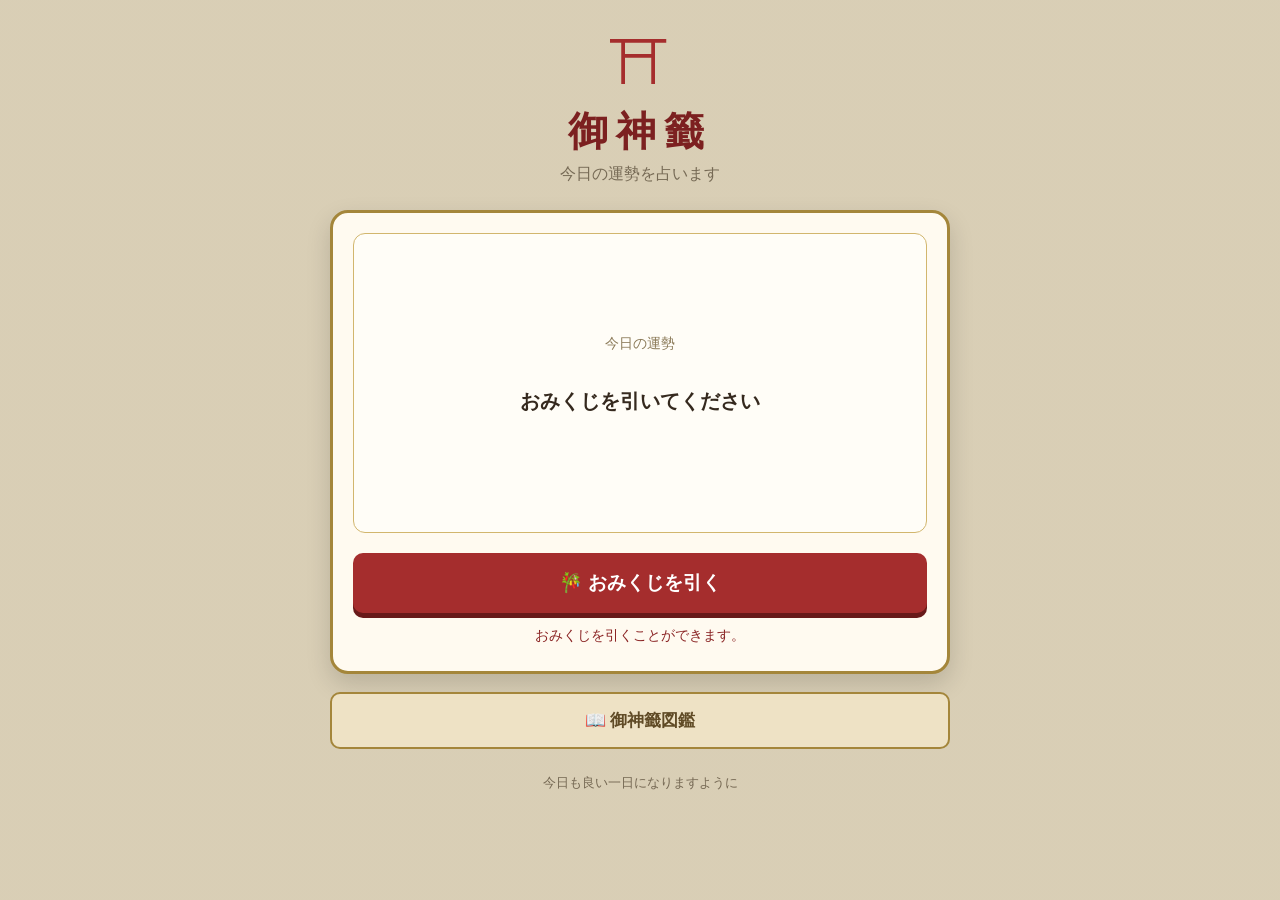
==== omikuji/index.html @ 812e6aa8 "御神籤" ====
<!DOCTYPE html>
<html lang="ja">
<head>
    <meta charset="UTF-8">
    <meta name="viewport" content="width=device-width, initial-scale=1.0">
    <title>御神籤</title>
    <link rel="stylesheet" href="style.css">
</head>

<body>

<div class="app">

    <header>
        <div class="torii">⛩</div>
        <h1>御神籤</h1>
        <p>今日の運勢を占います</p>
    </header>

    <section class="omikuji-card">

        <div id="result" class="result">

            <div class="result-label">
                今日の運勢
            </div>

            <div id="fortune">
                
            </div>

            <div id="quote">
                おみくじを引いてください
            </div>

            <div id="author"></div>

        </div>

        <button id="drawButton">
            🎋 おみくじを引く
        </button>

        <div id="cooldown"></div>

    </section>

    <button id="bookButton" class="book-button">
        📖 御神籤図鑑
    </button>

    <section id="book" class="book hidden">

        <h2>御神籤図鑑</h2>

        <p>
            <span id="count">0</span> / 42 種類発見
        </p>

        <div id="bookGrid"></div>

    </section>

    <p class="footer">
        今日も良い一日になりますように
    </p>

</div>

<script src="script.js"></script>

</body>
</html>
---- omikuji/style.css ----
* {
    box-sizing: border-box;
}

body {
    margin: 0;
    min-height: 100vh;

    background:
        linear-gradient(
            rgba(75, 60, 35, 0.1),
            rgba(75, 60, 35, 0.1)
        ),
        #e9dfc6;

    color: #35291e;

    font-family:
        "Yu Mincho",
        "Hiragino Mincho ProN",
        serif;
}

.app {
    width: min(92%, 620px);
    margin: auto;
    padding: 30px 0 50px;
}

header {
    text-align: center;
    margin-bottom: 25px;
}

.torii {
    font-size: 60px;
    color: #a52d2d;
}

h1 {
    margin: 5px 0;
    color: #7c2020;
    font-size: 40px;
    letter-spacing: 8px;
}

header p {
    margin: 0;
    color: #766a55;
}

.omikuji-card {
    background: #fffaf0;

    border: 3px solid #a4863b;
    border-radius: 18px;

    padding: 20px;

    box-shadow:
        0 10px 25px rgba(0,0,0,.15);
}

.result {
    min-height: 300px;

    background: #fffdf7;

    border: 1px solid #d2b66d;
    border-radius: 12px;

    display: flex;
    flex-direction: column;
    align-items: center;
    justify-content: center;

    text-align: center;

    padding: 25px;
}

.result-label {
    color: #8a7957;
    font-size: 14px;
}

#fortune {
    margin: 15px 0;

    font-size: 52px;
    font-weight: bold;

    color: #a52d2d;
}

#quote {
    max-width: 480px;

    font-size: 20px;
    font-weight: bold;

    line-height: 1.8;
}

#author {
    margin-top: 12px;

    font-size: 14px;

    color: #756853;
}

#drawButton {
    width: 100%;

    margin-top: 20px;
    padding: 17px;

    border: 0;
    border-radius: 10px;

    background: #a52d2d;
    color: white;

    font-family: inherit;
    font-size: 19px;
    font-weight: bold;

    cursor: pointer;

    box-shadow: 0 5px #681919;
}

#drawButton:hover {
    background: #bb3636;
}

#drawButton:active {
    transform: translateY(5px);
    box-shadow: none;
}

#drawButton:disabled {
    background: #888;
    box-shadow: none;
    cursor: not-allowed;
}

#cooldown {
    min-height: 24px;

    margin-top: 14px;

    text-align: center;

    color: #8b2525;

    font-size: 14px;
}

.book-button {
    width: 100%;

    margin-top: 18px;
    padding: 15px;

    border: 2px solid #a4863b;
    border-radius: 10px;

    background: #eee2c5;

    color: #604b26;

    font-family: inherit;
    font-size: 17px;
    font-weight: bold;

    cursor: pointer;
}

.book {
    margin-top: 20px;

    padding: 20px;

    background: #fffaf0;

    border: 2px solid #a4863b;
    border-radius: 15px;
}

.hidden {
    display: none;
}

.book h2 {
    margin: 0;

    text-align: center;

    color: #7c2020;
}

.book > p {
    text-align: center;
    color: #756853;
}

#count {
    color: #a52d2d;
    font-weight: bold;
}

#bookGrid {
    display: grid;

    grid-template-columns:
        repeat(3, 1fr);

    gap: 10px;
}

.book-item {
    min-height: 100px;

    border: 1px solid #cdbb87;
    border-radius: 10px;

    background: #f7eed9;

    display: flex;
    flex-direction: column;

    justify-content: center;
    align-items: center;

    text-align: center;
}

.book-item.open {
    background: #fffdf7;
    border: 2px solid #b18c3e;
}

.book-number {
    font-size: 11px;
    color: #998b72;
}

.book-fortune {
    margin: 6px 0;

    font-size: 17px;
    font-weight: bold;

    color: #a52d2d;
}

.lock {
    font-size: 30px;
    color: #aaa08d;
}

.footer {
    margin-top: 25px;

    text-align: center;

    color: #756853;

    font-size: 13px;
}

@media (max-width: 500px) {

    .app {
        padding-top: 20px;
    }

    h1 {
        font-size: 32px;
        letter-spacing: 5px;
    }

    .torii {
        font-size: 50px;
    }

    #fortune {
        font-size: 43px;
    }

    #quote {
        font-size: 18px;
    }

    #bookGrid {
        grid-template-columns:
            repeat(2, 1fr);
    }
}
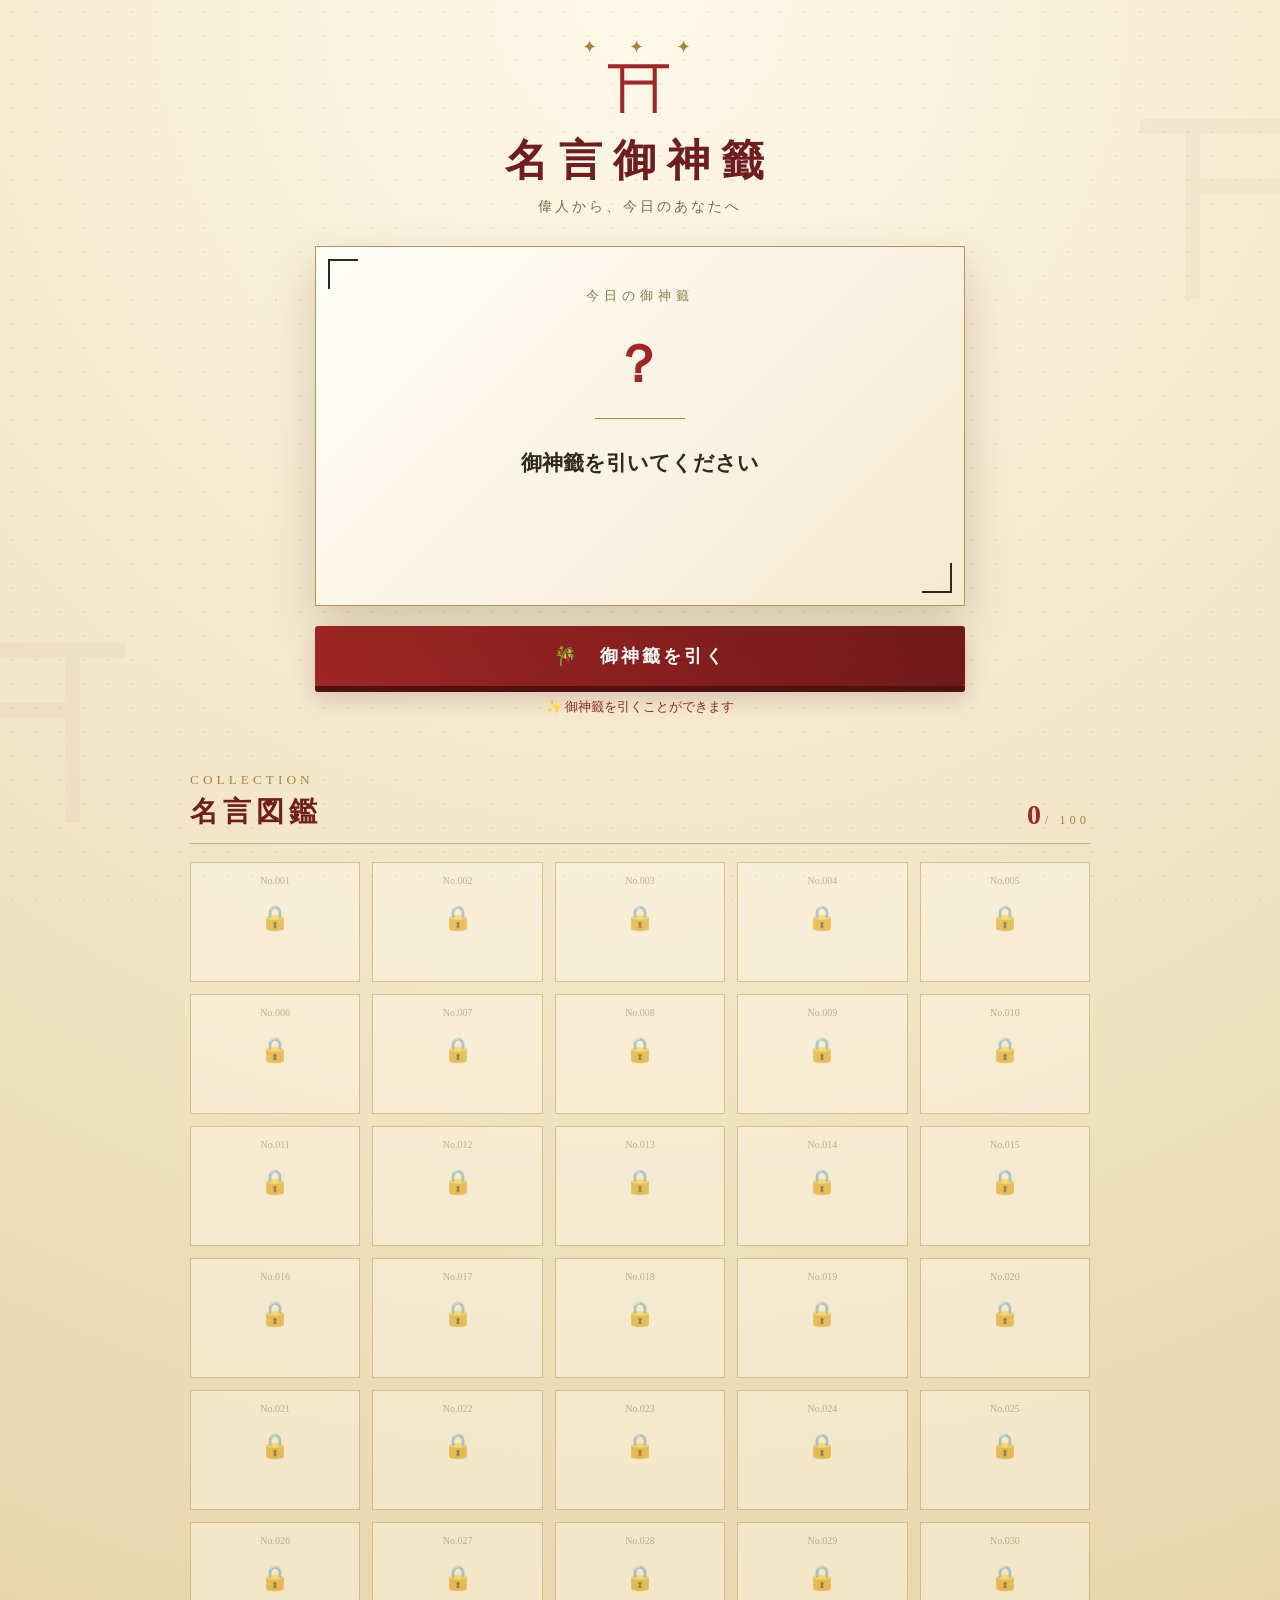
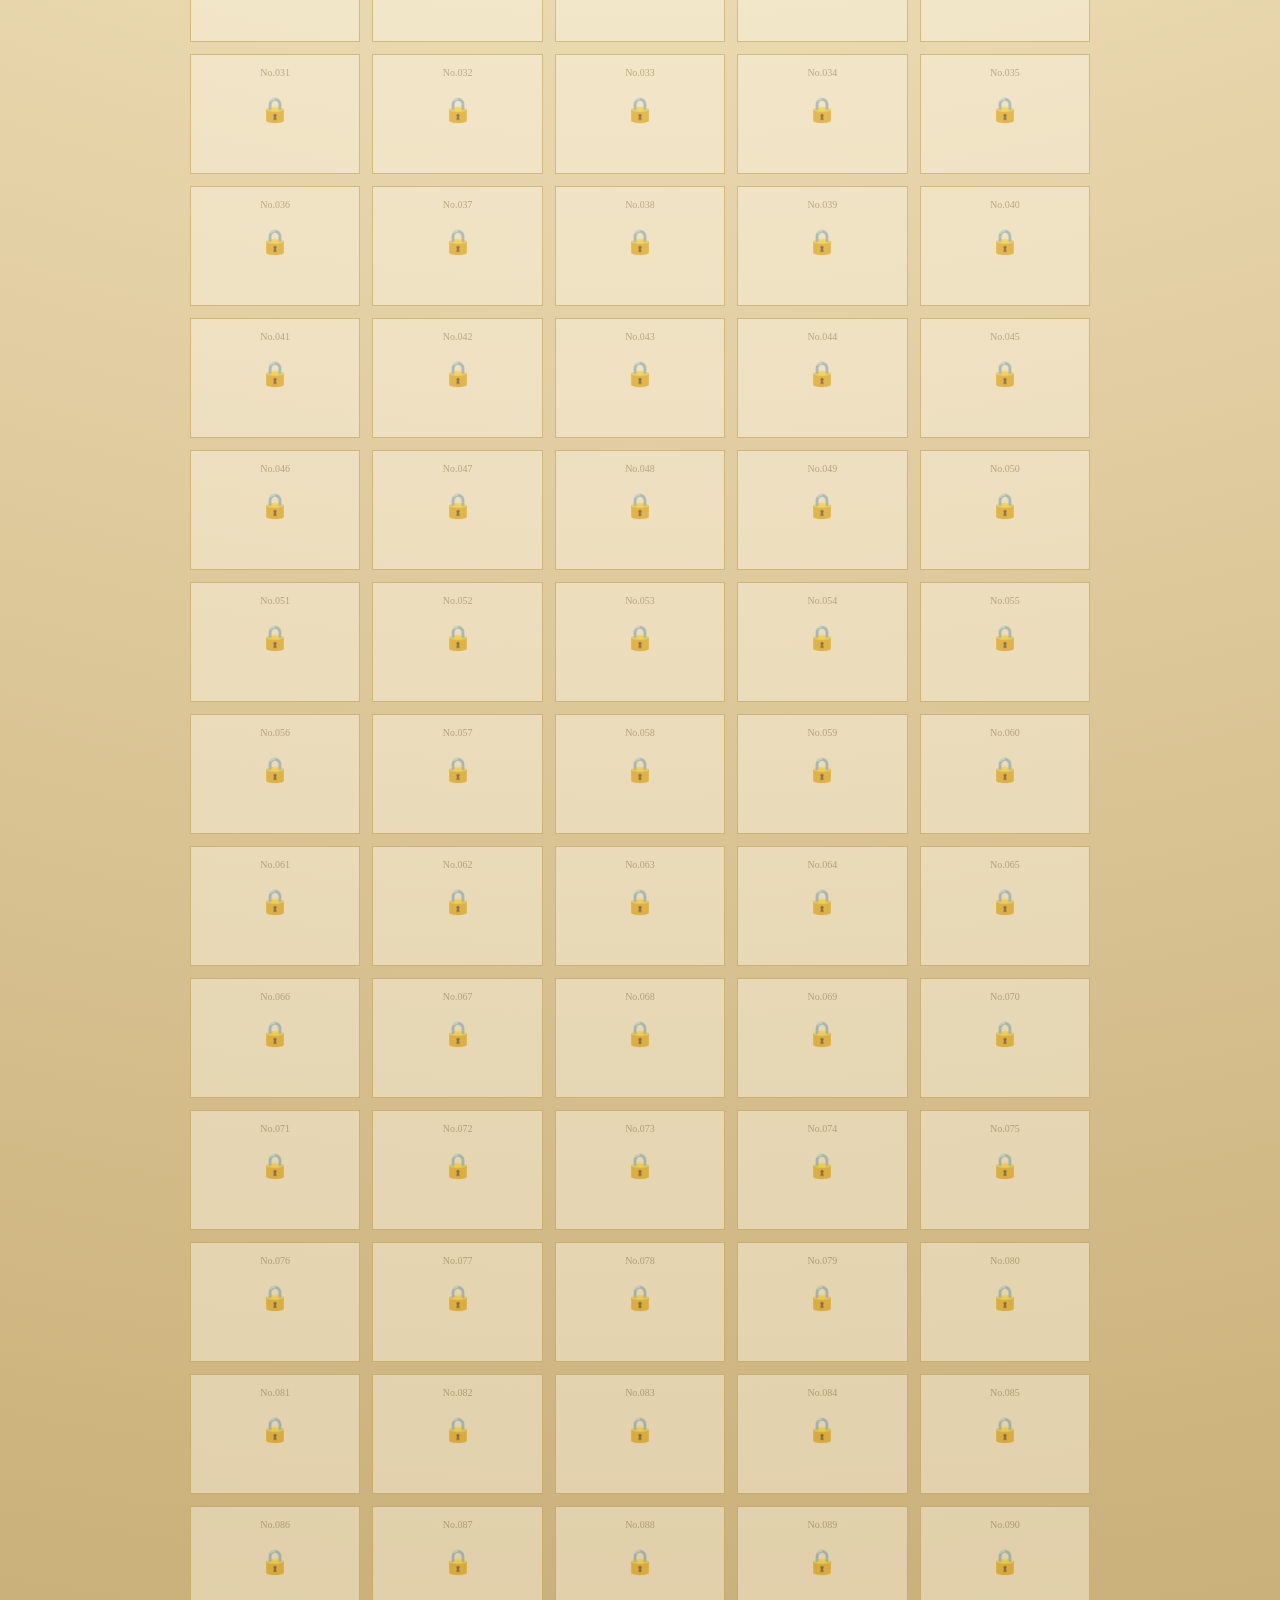
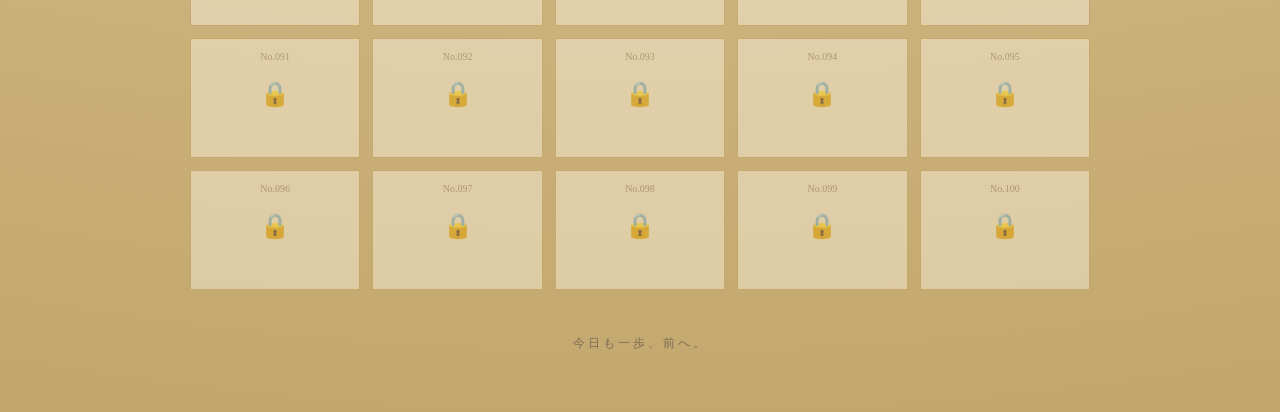
==== commit 8978ffc1: "システム追加" ====
--- a/omikuji/index.html
+++ b/omikuji/index.html
@@ -3,69 +3,153 @@
 <head>
     <meta charset="UTF-8">
     <meta name="viewport" content="width=device-width, initial-scale=1.0">
-    <title>御神籤</title>
+
+    <title>⛩ 名言御神籤</title>
+
     <link rel="stylesheet" href="style.css">
 </head>
 
 <body>
 
-<div class="app">
+<div class="background-torii left">⛩</div>
+<div class="background-torii right">⛩</div>
 
-    <header>
+<main class="app">
+
+    <!-- =========================
+         ヘッダー
+    ========================== -->
+
+    <header class="header">
+
+        <div class="crest">✦　✦　✦</div>
+
         <div class="torii">⛩</div>
-        <h1>御神籤</h1>
-        <p>今日の運勢を占います</p>
+
+        <h1>名言御神籤</h1>
+
+        <p>
+            偉人から、今日のあなたへ
+        </p>
+
     </header>
 
-    <section class="omikuji-card">
 
-        <div id="result" class="result">
+    <!-- =========================
+         おみくじ
+    ========================== -->
 
-            <div class="result-label">
-                今日の運勢
+    <section class="omikuji">
+
+        <div class="paper">
+
+            <div class="paper-label">
+                今日の御神籤
             </div>
 
             <div id="fortune">
-                
+                ？
             </div>
 
+            <div class="gold-line"></div>
+
             <div id="quote">
-                おみくじを引いてください
+                御神籤を引いてください
             </div>
 
             <div id="author"></div>
 
         </div>
 
+
         <button id="drawButton">
-            🎋 おみくじを引く
+            🎋　御神籤を引く
         </button>
 
         <div id="cooldown"></div>
 
     </section>
 
-    <button id="bookButton" class="book-button">
-        📖 御神籤図鑑
-    </button>
 
-    <section id="book" class="book hidden">
+    <!-- =========================
+         図鑑
+    ========================== -->
 
-        <h2>御神籤図鑑</h2>
+    <section class="collection">
 
-        <p>
-            <span id="count">0</span> / 42 種類発見
-        </p>
+        <div class="collection-header">
 
-        <div id="bookGrid"></div>
+            <div>
+                <small>COLLECTION</small>
+
+                <h2>
+                    名言図鑑
+                </h2>
+            </div>
+
+            <div class="progress">
+                <span id="count">0</span>
+                <small>/ 100</small>
+            </div>
+
+        </div>
+
+
+        <div id="bookGrid"
+             class="book-grid">
+        </div>
 
     </section>
 
-    <p class="footer">
-        今日も良い一日になりますように
-    </p>
 
-</div>
+    <!-- =========================
+         名言詳細
+    ========================== -->
+
+    <div id="modal"
+         class="modal">
+
+        <div class="modal-bg"></div>
+
+        <div class="modal-card">
+
+            <button id="closeModal"
+                    class="close">
+                ×
+            </button>
+
+            <div class="modal-title">
+                DISCOVERED QUOTE
+            </div>
+
+            <div id="modalFortune"
+                 class="modal-fortune">
+            </div>
+
+            <div id="modalQuote"
+                 class="modal-quote">
+            </div>
+
+            <div class="gold-line"></div>
+
+            <div id="modalAuthor"
+                 class="modal-author">
+            </div>
+
+            <div id="modalSource"
+                 class="modal-source">
+            </div>
+
+        </div>
+
+    </div>
+
+
+    <footer>
+        今日も一歩、前へ。
+    </footer>
+
+</main>
 
 <script src="script.js"></script>
 
--- a/omikuji/style.css
+++ b/omikuji/style.css
@@ -5,287 +5,720 @@
 body {
     margin: 0;
     min-height: 100vh;
-
-    background:
-        linear-gradient(
-            rgba(75, 60, 35, 0.1),
-            rgba(75, 60, 35, 0.1)
-        ),
-        #e9dfc6;
-
-    color: #35291e;
 
     font-family:
         "Yu Mincho",
         "Hiragino Mincho ProN",
         serif;
-}
+
+    color: #34281c;
+
+    background:
+        radial-gradient(
+            circle at 50% 0%,
+            #fff9e9 0%,
+            #e9d7ae 45%,
+            #c2a66c 100%
+        );
+}
+
+
+/* =========================
+   背景
+========================= */
+
+body::before {
+    content: "";
+
+    position: fixed;
+    inset: 0;
+
+    pointer-events: none;
+
+    opacity: .12;
+
+    background-image:
+        radial-gradient(
+            #725522 1px,
+            transparent 1px
+        );
+
+    background-size: 24px 24px;
+}
+
+
+.background-torii {
+    position: fixed;
+
+    color: #8e2020;
+
+    opacity: .035;
+
+    font-size: 240px;
+
+    pointer-events: none;
+
+    z-index: 0;
+}
+
+.background-torii.left {
+    left: -100px;
+    bottom: 20px;
+}
+
+.background-torii.right {
+    right: -100px;
+    top: 80px;
+}
+
+
+/* =========================
+   全体
+========================= */
 
 .app {
-    width: min(92%, 620px);
+    position: relative;
+
+    z-index: 1;
+
+    width: min(94%, 900px);
+
     margin: auto;
-    padding: 30px 0 50px;
-}
-
-header {
+
+    padding:
+        35px
+        0
+        60px;
+}
+
+
+/* =========================
+   ヘッダー
+========================= */
+
+.header {
     text-align: center;
-    margin-bottom: 25px;
+
+    margin-bottom: 30px;
+}
+
+.crest {
+    color: #a98536;
+
+    letter-spacing: 7px;
+
+    font-size: 18px;
 }
 
 .torii {
-    font-size: 60px;
-    color: #a52d2d;
-}
-
-h1 {
-    margin: 5px 0;
-    color: #7c2020;
-    font-size: 40px;
-    letter-spacing: 8px;
-}
-
-header p {
+    color: #a32626;
+
+    font-size: 65px;
+
+    line-height: 1;
+}
+
+.header h1 {
+    margin:
+        8px
+        0;
+
+    color: #711d1d;
+
+    font-size: 43px;
+
+    letter-spacing: 11px;
+
+    text-shadow:
+        1px 1px 0 white;
+}
+
+.header p {
     margin: 0;
-    color: #766a55;
-}
-
-.omikuji-card {
-    background: #fffaf0;
-
-    border: 3px solid #a4863b;
-    border-radius: 18px;
-
-    padding: 20px;
+
+    color: #786b52;
+
+    font-size: 14px;
+
+    letter-spacing: 3px;
+}
+
+
+/* =========================
+   御神籤
+========================= */
+
+.omikuji {
+    width: min(100%, 650px);
+
+    margin: auto;
+}
+
+
+.paper {
+    position: relative;
+
+    min-height: 360px;
+
+    padding:
+        40px
+        25px;
+
+    background:
+        linear-gradient(
+            135deg,
+            #fffef9,
+            #f6ead0
+        );
+
+    border:
+        1px solid #b8954c;
 
     box-shadow:
-        0 10px 25px rgba(0,0,0,.15);
-}
-
-.result {
-    min-height: 300px;
-
-    background: #fffdf7;
-
-    border: 1px solid #d2b66d;
-    border-radius: 12px;
-
-    display: flex;
-    flex-direction: column;
-    align-items: center;
-    justify-content: center;
+        0 20px 45px
+        rgba(60, 40, 15, .2);
 
     text-align: center;
-
-    padding: 25px;
-}
-
-.result-label {
-    color: #8a7957;
-    font-size: 14px;
-}
+}
+
+
+/* 四隅 */
+
+.paper::before,
+.paper::after {
+    content: "";
+
+    position: absolute;
+
+    width: 28px;
+    height: 28px;
+
+    border-color: #a32626;
+}
+
+.paper::before {
+    left: 12px;
+    top: 12px;
+
+    border-left: 2px solid;
+    border-top: 2px solid;
+}
+
+.paper::after {
+    right: 12px;
+    bottom: 12px;
+
+    border-right: 2px solid;
+    border-bottom: 2px solid;
+}
+
+
+.paper-label {
+    color: #917743;
+
+    font-size: 13px;
+
+    letter-spacing: 5px;
+}
+
 
 #fortune {
-    margin: 15px 0;
+    margin:
+        25px
+        0
+        18px;
+
+    color: #a32626;
 
     font-size: 52px;
+
     font-weight: bold;
 
-    color: #a52d2d;
-}
+    letter-spacing: 5px;
+}
+
+
+.gold-line {
+    width: 90px;
+
+    height: 1px;
+
+    margin:
+        0
+        auto;
+
+    background:
+        #b18a3b;
+}
+
 
 #quote {
-    max-width: 480px;
-
-    font-size: 20px;
+    max-width: 540px;
+
+    margin:
+        25px
+        auto
+        15px;
+
+    font-size: 21px;
+
     font-weight: bold;
 
-    line-height: 1.8;
-}
+    line-height: 1.9;
+}
+
 
 #author {
-    margin-top: 12px;
-
-    font-size: 14px;
-
-    color: #756853;
-}
+    color: #67563d;
+
+    font-size: 16px;
+
+    letter-spacing: 2px;
+}
+
+
+/* =========================
+   ボタン
+========================= */
 
 #drawButton {
     width: 100%;
 
     margin-top: 20px;
-    padding: 17px;
-
-    border: 0;
-    border-radius: 10px;
-
-    background: #a52d2d;
+
+    padding: 18px;
+
+    border: none;
+
+    border-radius: 3px;
+
+    background:
+        linear-gradient(
+            135deg,
+            #a32626,
+            #711919
+        );
+
     color: white;
 
     font-family: inherit;
-    font-size: 19px;
+
+    font-size: 18px;
+
     font-weight: bold;
 
+    letter-spacing: 3px;
+
     cursor: pointer;
 
-    box-shadow: 0 5px #681919;
+    box-shadow:
+        0 6px 0 #4f1111,
+        0 12px 25px
+        rgba(70, 20, 20, .2);
+
+    transition: .2s;
 }
 
 #drawButton:hover {
-    background: #bb3636;
+    transform:
+        translateY(-2px);
 }
 
 #drawButton:active {
-    transform: translateY(5px);
+    transform:
+        translateY(5px);
+
+    box-shadow:
+        0 1px 0 #4f1111;
+}
+
+#drawButton:disabled {
+    background: #888075;
+
     box-shadow: none;
-}
-
-#drawButton:disabled {
-    background: #888;
-    box-shadow: none;
+
     cursor: not-allowed;
 }
 
+
+/* =========================
+   タイマー
+========================= */
+
 #cooldown {
-    min-height: 24px;
-
+    min-height: 22px;
+
+    margin-top: 12px;
+
+    text-align: center;
+
+    color: #8c2929;
+
+    font-size: 13px;
+}
+
+
+/* =========================
+   図鑑
+========================= */
+
+.collection {
+    margin-top: 50px;
+}
+
+
+.collection-header {
+    display: flex;
+
+    align-items: end;
+
+    justify-content: space-between;
+
+    padding-bottom: 12px;
+
+    margin-bottom: 18px;
+
+    border-bottom:
+        1px solid
+        rgba(120,90,35,.4);
+}
+
+
+.collection-header small {
+    color: #a4863b;
+
+    letter-spacing: 4px;
+}
+
+
+.collection-header h2 {
+    margin:
+        5px
+        0
+        0;
+
+    color: #711d1d;
+
+    font-size: 28px;
+
+    letter-spacing: 5px;
+}
+
+
+.progress {
+    color: #766951;
+
+    font-size: 15px;
+}
+
+.progress span {
+    color: #a32626;
+
+    font-size: 28px;
+
+    font-weight: bold;
+}
+
+
+/* =========================
+   カード
+========================= */
+
+.book-grid {
+    display: grid;
+
+    grid-template-columns:
+        repeat(5, 1fr);
+
+    gap: 12px;
+}
+
+
+.book-card {
+    min-height: 120px;
+
+    padding: 12px 8px;
+
+    border:
+        1px solid #c4a865;
+
+    background:
+        rgba(255,250,235,.7);
+
+    text-align: center;
+
+    transition: .2s;
+}
+
+
+.book-card.unlocked {
+    cursor: pointer;
+
+    background:
+        linear-gradient(
+            145deg,
+            #fffdf6,
+            #f1e2c0
+        );
+}
+
+
+.book-card.unlocked:hover {
+    transform:
+        translateY(-5px);
+
+    box-shadow:
+        0 8px 20px
+        rgba(60,40,15,.2);
+}
+
+
+.book-card.locked {
+    opacity: .6;
+}
+
+
+.book-number {
+    color: #9a8b6c;
+
+    font-size: 10px;
+}
+
+
+.book-fortune {
+    margin:
+        9px
+        0;
+
+    color: #a32626;
+
+    font-size: 17px;
+
+    font-weight: bold;
+}
+
+
+.book-author {
+    overflow: hidden;
+
+    white-space: nowrap;
+
+    text-overflow: ellipsis;
+
+    color: #66553e;
+
+    font-size: 11px;
+}
+
+
+.lock {
+    margin-top: 18px;
+
+    color: #aaa18e;
+
+    font-size: 24px;
+}
+
+
+/* =========================
+   モーダル
+========================= */
+
+.modal {
+    position: fixed;
+
+    inset: 0;
+
+    z-index: 100;
+
+    display: none;
+
+    align-items: center;
+
+    justify-content: center;
+
+    padding: 20px;
+}
+
+
+.modal.open {
+    display: flex;
+}
+
+
+.modal-bg {
+    position: absolute;
+
+    inset: 0;
+
+    background:
+        rgba(25,15,8,.72);
+
+    backdrop-filter:
+        blur(6px);
+}
+
+
+.modal-card {
+    position: relative;
+
+    z-index: 2;
+
+    width: min(95%, 600px);
+
+    padding:
+        45px
+        30px;
+
+    background:
+        linear-gradient(
+            145deg,
+            #fffef8,
+            #f2e2bd
+        );
+
+    border:
+        2px solid #b18a3b;
+
+    box-shadow:
+        0 25px 70px
+        rgba(0,0,0,.45);
+
+    text-align: center;
+
+    animation:
+        modalOpen .25s ease;
+}
+
+
+@keyframes modalOpen {
+
+    from {
+        opacity: 0;
+
+        transform:
+            scale(.9);
+    }
+
+    to {
+        opacity: 1;
+
+        transform:
+            scale(1);
+    }
+}
+
+
+.close {
+    position: absolute;
+
+    right: 12px;
+    top: 8px;
+
+    border: none;
+
+    background: transparent;
+
+    color: #711d1d;
+
+    font-size: 32px;
+
+    cursor: pointer;
+}
+
+
+.modal-title {
+    color: #a4863b;
+
+    font-size: 10px;
+
+    letter-spacing: 4px;
+}
+
+
+.modal-fortune {
+    margin:
+        20px
+        0;
+
+    color: #a32626;
+
+    font-size: 35px;
+
+    font-weight: bold;
+}
+
+
+.modal-quote {
+    font-size: 22px;
+
+    font-weight: bold;
+
+    line-height: 1.9;
+}
+
+
+.modal-author {
+    margin-top: 22px;
+
+    color: #594a36;
+
+    font-size: 18px;
+
+    font-weight: bold;
+}
+
+
+.modal-source {
     margin-top: 14px;
 
+    color: #887a62;
+
+    font-size: 12px;
+}
+
+
+/* =========================
+   フッター
+========================= */
+
+footer {
+    margin-top: 45px;
+
     text-align: center;
 
-    color: #8b2525;
-
-    font-size: 14px;
-}
-
-.book-button {
-    width: 100%;
-
-    margin-top: 18px;
-    padding: 15px;
-
-    border: 2px solid #a4863b;
-    border-radius: 10px;
-
-    background: #eee2c5;
-
-    color: #604b26;
-
-    font-family: inherit;
-    font-size: 17px;
-    font-weight: bold;
-
-    cursor: pointer;
-}
-
-.book {
-    margin-top: 20px;
-
-    padding: 20px;
-
-    background: #fffaf0;
-
-    border: 2px solid #a4863b;
-    border-radius: 15px;
-}
-
-.hidden {
-    display: none;
-}
-
-.book h2 {
-    margin: 0;
-
-    text-align: center;
-
-    color: #7c2020;
-}
-
-.book > p {
-    text-align: center;
-    color: #756853;
-}
-
-#count {
-    color: #a52d2d;
-    font-weight: bold;
-}
-
-#bookGrid {
-    display: grid;
-
-    grid-template-columns:
-        repeat(3, 1fr);
-
-    gap: 10px;
-}
-
-.book-item {
-    min-height: 100px;
-
-    border: 1px solid #cdbb87;
-    border-radius: 10px;
-
-    background: #f7eed9;
-
-    display: flex;
-    flex-direction: column;
-
-    justify-content: center;
-    align-items: center;
-
-    text-align: center;
-}
-
-.book-item.open {
-    background: #fffdf7;
-    border: 2px solid #b18c3e;
-}
-
-.book-number {
-    font-size: 11px;
-    color: #998b72;
-}
-
-.book-fortune {
-    margin: 6px 0;
-
-    font-size: 17px;
-    font-weight: bold;
-
-    color: #a52d2d;
-}
-
-.lock {
-    font-size: 30px;
-    color: #aaa08d;
-}
-
-.footer {
-    margin-top: 25px;
-
-    text-align: center;
-
-    color: #756853;
-
-    font-size: 13px;
-}
-
-@media (max-width: 500px) {
-
-    .app {
-        padding-top: 20px;
-    }
-
-    h1 {
+    color: #796c55;
+
+    font-size: 12px;
+
+    letter-spacing: 3px;
+}
+
+
+/* =========================
+   スマホ
+========================= */
+
+@media (max-width: 700px) {
+
+    .header h1 {
         font-size: 32px;
-        letter-spacing: 5px;
+
+        letter-spacing: 7px;
     }
 
     .torii {
         font-size: 50px;
     }
 
+    .paper {
+        min-height: 330px;
+
+        padding:
+            30px
+            18px;
+    }
+
     #fortune {
         font-size: 43px;
     }
@@ -294,8 +727,27 @@
         font-size: 18px;
     }
 
-    #bookGrid {
+    .book-grid {
+        grid-template-columns:
+            repeat(3, 1fr);
+    }
+}
+
+
+@media (max-width: 450px) {
+
+    .book-grid {
         grid-template-columns:
             repeat(2, 1fr);
     }
+
+    .modal-card {
+        padding:
+            40px
+            18px;
+    }
+
+    .modal-quote {
+        font-size: 18px;
+    }
 }
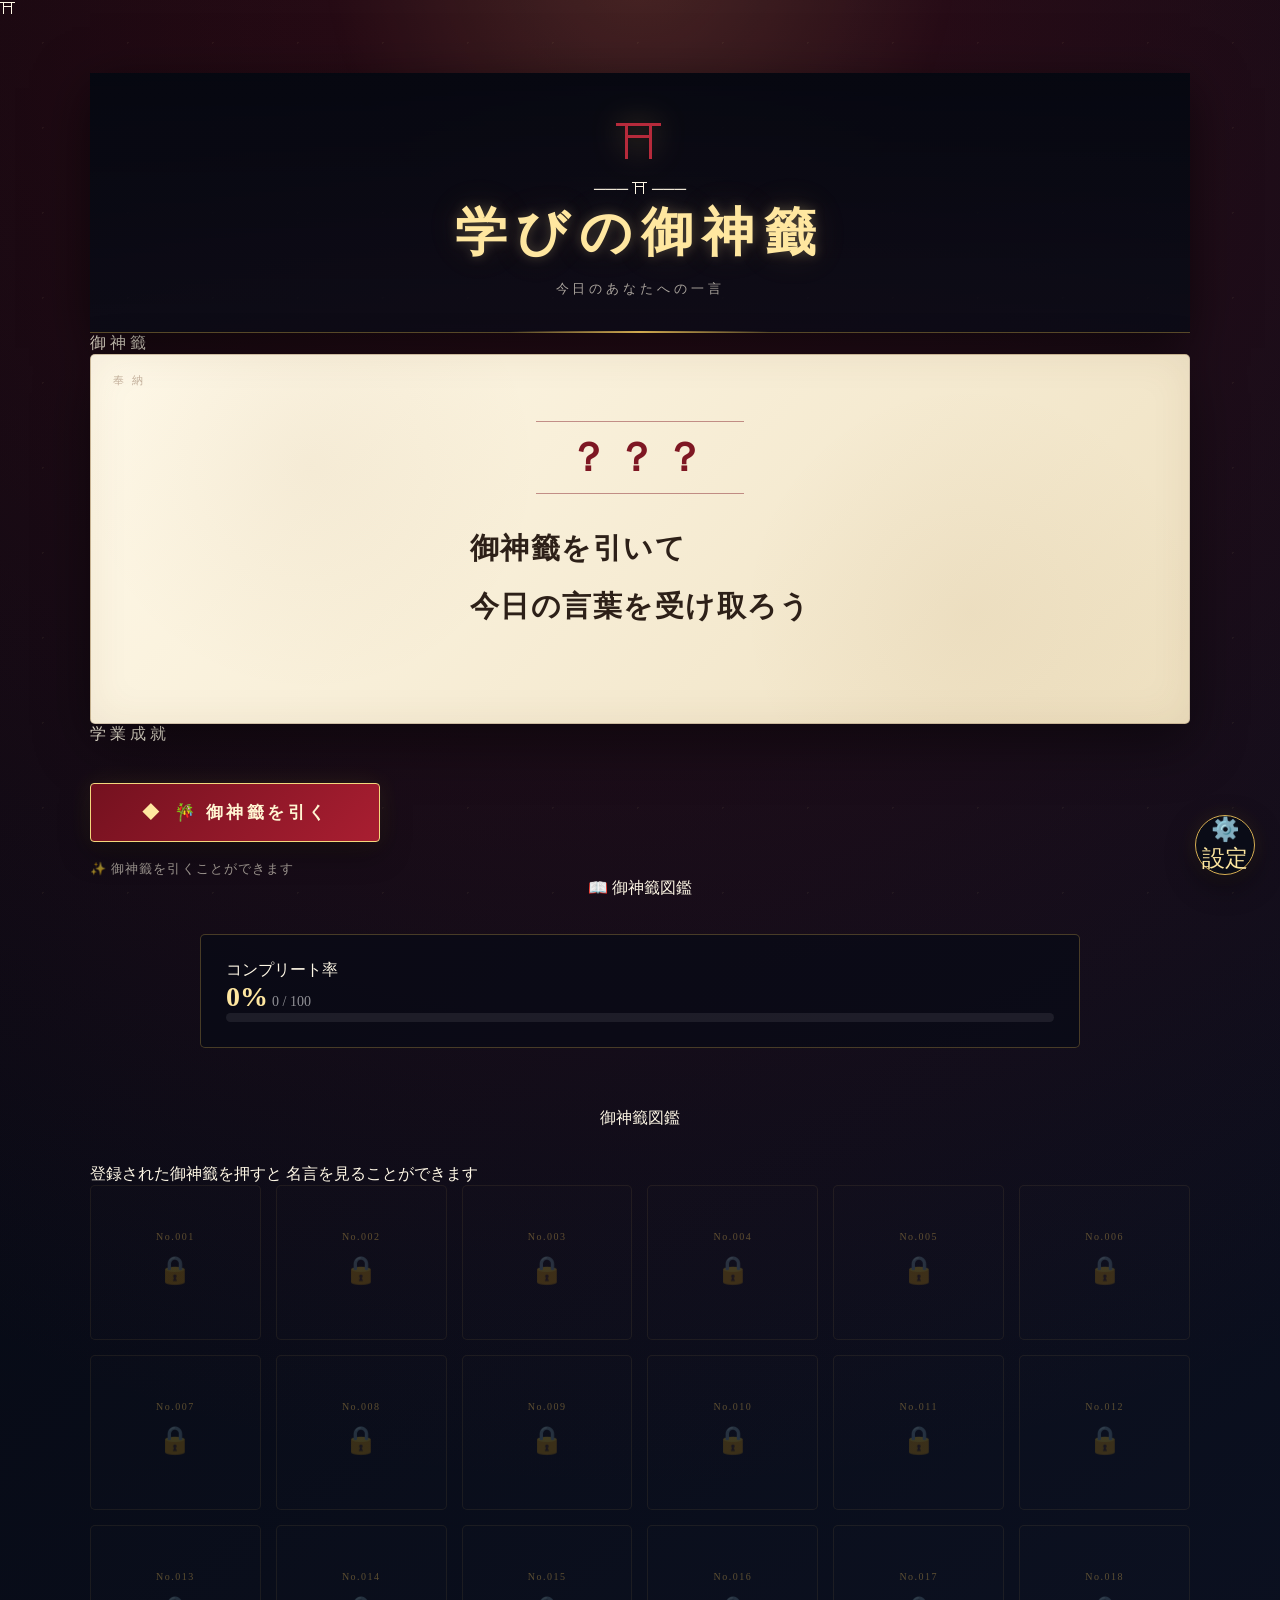
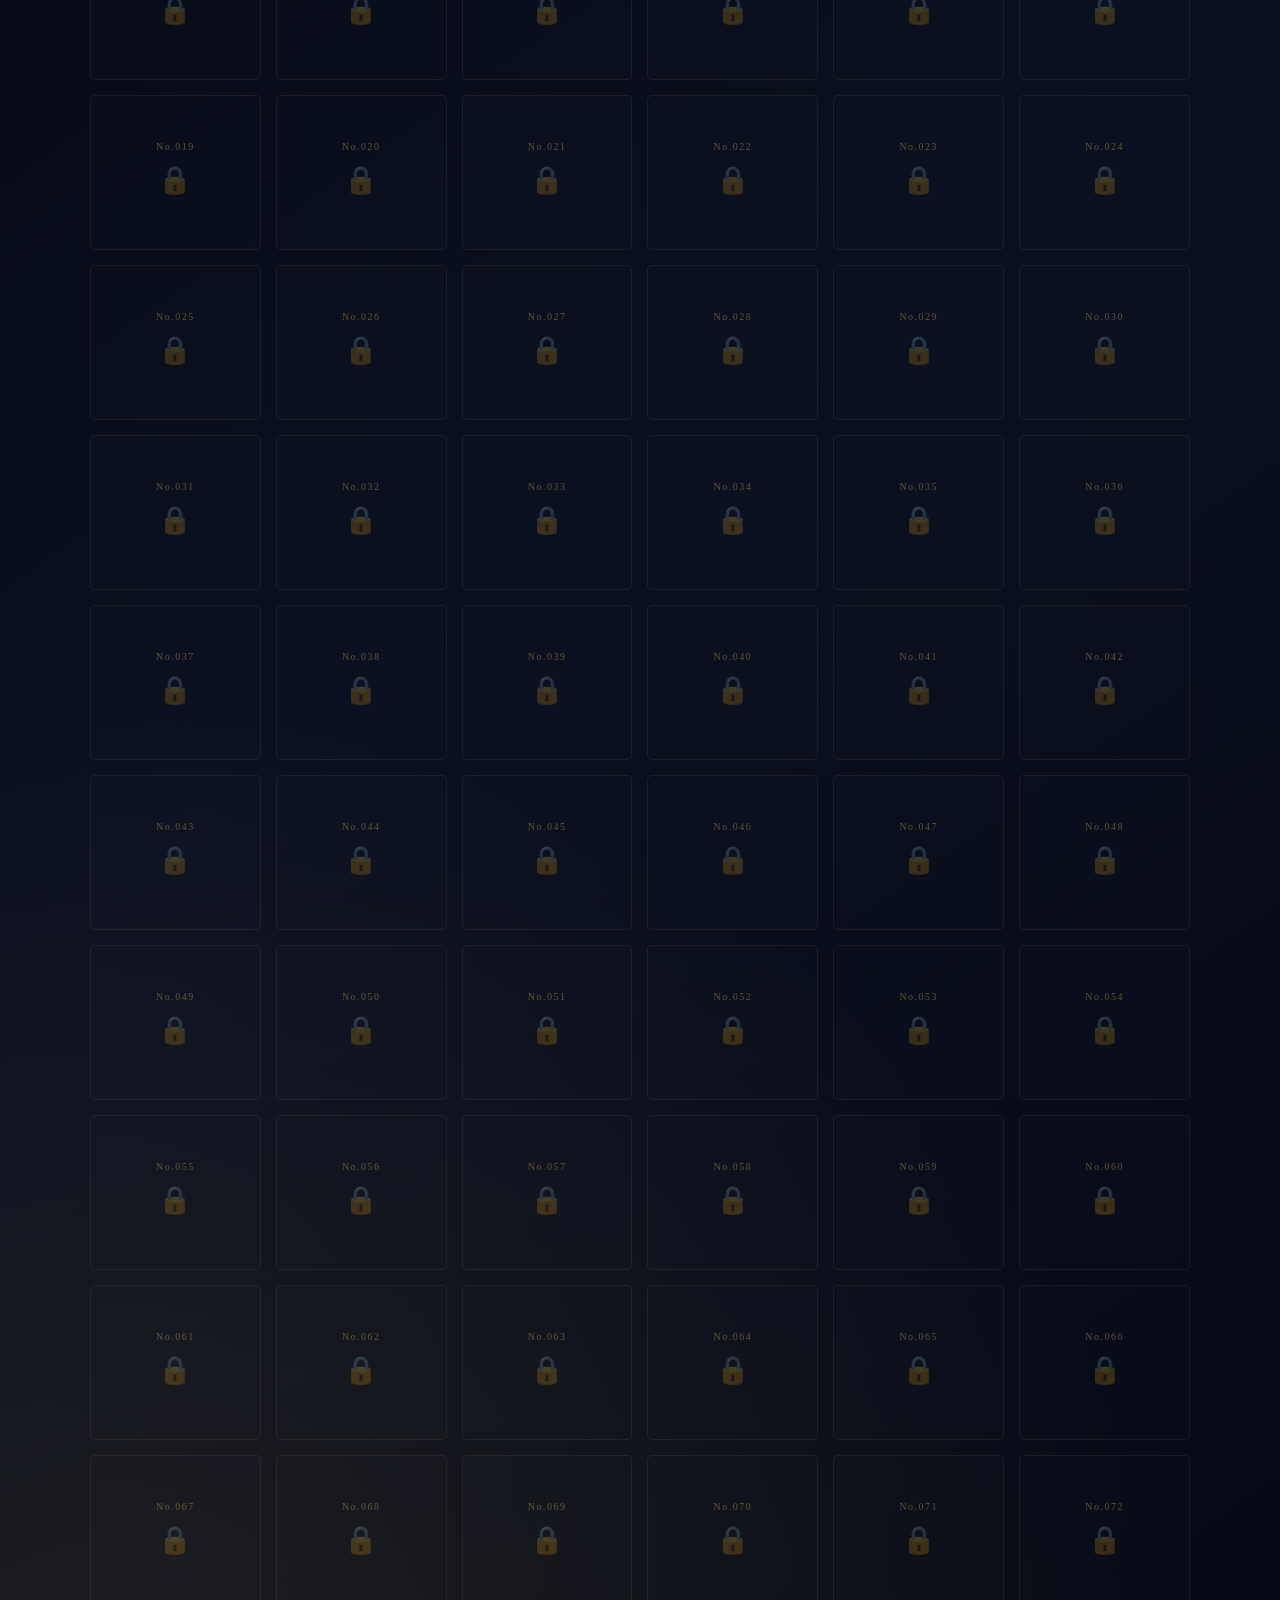
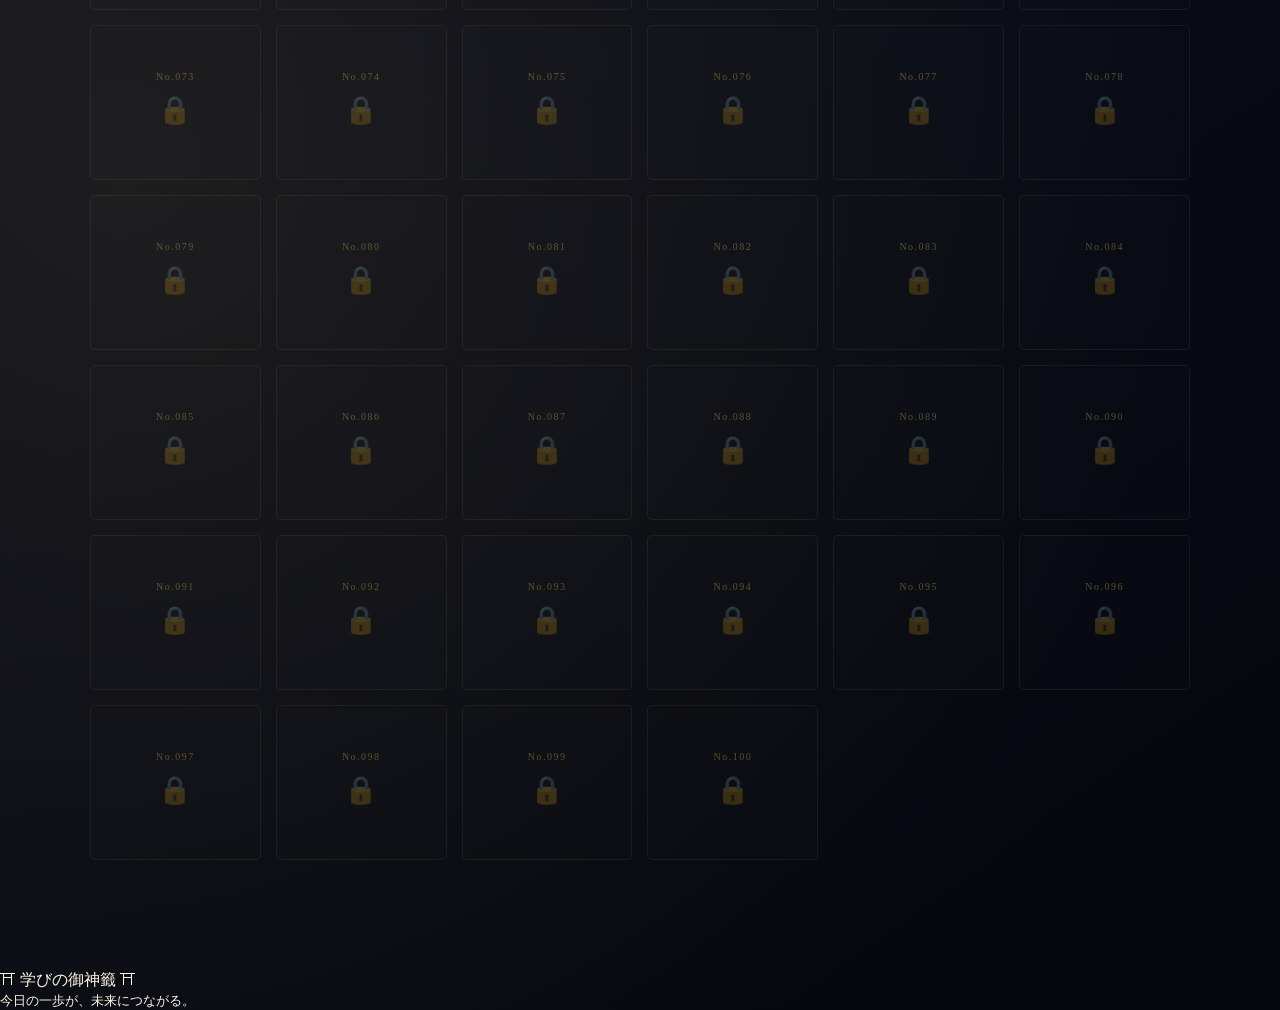
==== commit b9ee2884: "システム追加" ====
--- a/omikuji/index.html
+++ b/omikuji/index.html
@@ -1,157 +1,446 @@
 <!DOCTYPE html>
 <html lang="ja">
+
 <head>
     <meta charset="UTF-8">
-    <meta name="viewport" content="width=device-width, initial-scale=1.0">
-
-    <title>⛩ 名言御神籤</title>
-
-    <link rel="stylesheet" href="style.css">
+
+    <meta
+        name="viewport"
+        content="width=device-width, initial-scale=1.0"
+    >
+
+    <title>御神籤 - 学びの言葉</title>
+
+    <link
+        rel="stylesheet"
+        href="style.css"
+    >
 </head>
 
+
 <body>
 
-<div class="background-torii left">⛩</div>
-<div class="background-torii right">⛩</div>
-
-<main class="app">
-
-    <!-- =========================
-         ヘッダー
-    ========================== -->
-
-    <header class="header">
-
-        <div class="crest">✦　✦　✦</div>
+    <!-- =========================================
+         背景
+    ========================================== -->
+
+    <div class="background">
 
         <div class="torii">⛩</div>
 
-        <h1>名言御神籤</h1>
-
-        <p>
-            偉人から、今日のあなたへ
-        </p>
-
-    </header>
-
-
-    <!-- =========================
-         おみくじ
-    ========================== -->
-
-    <section class="omikuji">
-
-        <div class="paper">
-
-            <div class="paper-label">
-                今日の御神籤
-            </div>
-
-            <div id="fortune">
-                ？
-            </div>
-
-            <div class="gold-line"></div>
-
-            <div id="quote">
-                御神籤を引いてください
-            </div>
-
-            <div id="author"></div>
-
-        </div>
-
-
-        <button id="drawButton">
-            🎋　御神籤を引く
-        </button>
-
-        <div id="cooldown"></div>
-
-    </section>
-
-
-    <!-- =========================
-         図鑑
-    ========================== -->
-
-    <section class="collection">
-
-        <div class="collection-header">
-
-            <div>
-                <small>COLLECTION</small>
-
-                <h2>
-                    名言図鑑
-                </h2>
-            </div>
-
-            <div class="progress">
-                <span id="count">0</span>
-                <small>/ 100</small>
-            </div>
-
-        </div>
-
-
-        <div id="bookGrid"
-             class="book-grid">
-        </div>
-
-    </section>
-
-
-    <!-- =========================
-         名言詳細
-    ========================== -->
-
-    <div id="modal"
-         class="modal">
+        <div class="background-pattern"></div>
+
+    </div>
+
+
+    <!-- =========================================
+         設定ボタン
+    ========================================== -->
+
+    <button
+        id="settingsButton"
+        class="settings-button"
+        type="button"
+    >
+        ⚙️ 設定
+    </button>
+
+
+    <!-- =========================================
+         メイン
+    ========================================== -->
+
+    <main class="container">
+
+
+        <!-- タイトル -->
+
+        <header class="header">
+
+            <div class="title-decoration">
+                ─── ⛩ ───
+            </div>
+
+            <h1>
+                学びの御神籤
+            </h1>
+
+            <p class="subtitle">
+                今日のあなたへの一言
+            </p>
+
+        </header>
+
+
+
+        <!-- =====================================
+             御神籤
+        ====================================== -->
+
+        <section class="omikuji">
+
+
+            <!-- 御神籤の紙 -->
+
+            <div class="omikuji-paper">
+
+
+                <!-- 上部 -->
+
+                <div class="paper-top">
+
+                    <span>御</span>
+                    <span>神</span>
+                    <span>籤</span>
+
+                </div>
+
+
+
+                <!-- 結果 -->
+
+                <div
+                    id="result"
+                    class="result"
+                >
+
+
+                    <!-- 運勢 -->
+
+                    <div
+                        id="fortune"
+                        class="fortune"
+                    >
+                        ？？？
+                    </div>
+
+
+                    <!-- 名言 -->
+
+                    <div
+                        id="quote"
+                        class="quote"
+                    >
+                        御神籤を引いて<br>
+                        今日の言葉を受け取ろう
+                    </div>
+
+
+                    <!-- 作者 -->
+
+                    <div
+                        id="author"
+                        class="author"
+                    >
+                    </div>
+
+
+                </div>
+
+
+                <!-- 下部 -->
+
+                <div class="paper-bottom">
+
+                    <span>学</span>
+                    <span>業</span>
+                    <span>成</span>
+                    <span>就</span>
+
+                </div>
+
+            </div>
+
+
+            <!-- =================================
+                 御神籤ボタン
+            ================================== -->
+
+            <button
+                id="drawButton"
+                class="draw-button"
+                type="button"
+            >
+                🎋 御神籤を引く
+            </button>
+
+
+            <!-- クールタイム -->
+
+            <div
+                id="cooldown"
+                class="cooldown"
+            >
+                御神籤を引くことができます
+            </div>
+
+
+            <!-- クールタイム中の応援 -->
+
+            <div
+                id="cooldownMessage"
+                class="cooldown-message"
+            >
+            </div>
+
+
+        </section>
+
+
+
+        <!-- =====================================
+             図鑑達成率
+        ====================================== -->
+
+        <section class="achievement-section">
+
+            <div class="section-title">
+                📖 御神籤図鑑
+            </div>
+
+
+            <div class="achievement">
+
+
+                <div class="achievement-label">
+                    コンプリート率
+                </div>
+
+
+                <strong
+                    id="achievementRate"
+                >
+                    0%
+                </strong>
+
+
+                <span
+                    id="achievementCount"
+                >
+                    0 / 100
+                </span>
+
+
+                <!-- プログレスバー -->
+
+                <div class="progress">
+
+                    <div
+                        id="progressBar"
+                        class="progress-bar"
+                    ></div>
+
+                </div>
+
+
+            </div>
+
+        </section>
+
+
+
+        <!-- =====================================
+             図鑑
+        ====================================== -->
+
+        <section class="collection-section">
+
+
+            <div class="section-title">
+                御神籤図鑑
+            </div>
+
+
+            <p class="collection-description">
+                登録された御神籤を押すと
+                名言を見ることができます
+            </p>
+
+
+            <!-- 図鑑カード -->
+
+            <div
+                id="bookGrid"
+                class="book-grid"
+            >
+            </div>
+
+
+        </section>
+
+
+    </main>
+
+
+
+    <!-- =========================================
+         名言詳細モーダル
+    ========================================== -->
+
+    <div
+        id="modal"
+        class="modal"
+    >
 
         <div class="modal-bg"></div>
 
-        <div class="modal-card">
-
-            <button id="closeModal"
-                    class="close">
+
+        <div class="modal-content">
+
+
+            <!-- 閉じる -->
+
+            <button
+                id="closeModal"
+                class="close-button"
+                type="button"
+            >
                 ×
             </button>
 
-            <div class="modal-title">
-                DISCOVERED QUOTE
-            </div>
-
-            <div id="modalFortune"
-                 class="modal-fortune">
-            </div>
-
-            <div id="modalQuote"
-                 class="modal-quote">
-            </div>
-
-            <div class="gold-line"></div>
-
-            <div id="modalAuthor"
-                 class="modal-author">
-            </div>
-
-            <div id="modalSource"
-                 class="modal-source">
-            </div>
+
+            <!-- 運勢 -->
+
+            <div
+                id="modalFortune"
+                class="modal-fortune"
+            >
+            </div>
+
+
+            <!-- 名言 -->
+
+            <div
+                id="modalQuote"
+                class="modal-quote"
+            >
+            </div>
+
+
+            <!-- 作者 -->
+
+            <div
+                id="modalAuthor"
+                class="modal-author"
+            >
+            </div>
+
+
+            <!-- 出典 -->
+
+            <div
+                id="modalSource"
+                class="modal-source"
+            >
+            </div>
+
 
         </div>
 
     </div>
 
 
-    <footer>
-        今日も一歩、前へ。
+
+    <!-- =========================================
+         設定モーダル
+    ========================================== -->
+
+    <div
+        id="settingsModal"
+        class="settings-modal"
+    >
+
+
+        <div class="settings-box">
+
+
+            <!-- 閉じる -->
+
+            <button
+                id="closeSettings"
+                class="close-button"
+                type="button"
+            >
+                ×
+            </button>
+
+
+            <!-- タイトル -->
+
+            <h2>
+                ⚙️ 応援メッセージ設定
+            </h2>
+
+
+            <p>
+                クールタイム中に表示する<br>
+                応援メッセージを登録できます。
+            </p>
+
+
+            <!-- メッセージ入力欄 -->
+
+            <div
+                id="messageInputs"
+                class="message-inputs"
+            >
+            </div>
+
+
+            <!-- 追加 -->
+
+            <button
+                id="addMessage"
+                class="add-message"
+                type="button"
+            >
+                ＋ メッセージを追加
+            </button>
+
+
+            <!-- 保存 -->
+
+            <button
+                id="saveSettings"
+                class="save-button"
+                type="button"
+            >
+                保存する
+            </button>
+
+
+        </div>
+
+    </div>
+
+
+
+    <!-- =========================================
+         フッター
+    ========================================== -->
+
+    <footer class="footer">
+
+        <div>
+            ⛩ 学びの御神籤 ⛩
+        </div>
+
+        <small>
+            今日の一歩が、未来につながる。
+        </small>
+
     </footer>
 
-</main>
-
-<script src="script.js"></script>
+
+
+    <!-- =========================================
+         JavaScript
+    ========================================== -->
+
+    <script
+        src="script.js"
+    ></script>
 
 </body>
+
 </html>
--- a/omikuji/style.css
+++ b/omikuji/style.css
@@ -1,455 +1,1003 @@
+/* =========================================================
+   学びの御神籤
+   神聖・豪華・和風 UI 完成版
+========================================================= */
+
 * {
     box-sizing: border-box;
+    margin: 0;
+    padding: 0;
+}
+
+:root {
+    --bg: #070a13;
+    --bg-light: #11172a;
+
+    --red: #8f1727;
+    --red-light: #b62a3b;
+    --red-dark: #4c0c16;
+
+    --gold: #d6ae52;
+    --gold-light: #ffe7a0;
+    --gold-dark: #927027;
+
+    --paper: #f4e8cc;
+    --paper-dark: #d8c59d;
+
+    --text: #fff8e6;
+    --text-dark: #2c2119;
+}
+
+/* =========================================================
+   BODY
+========================================================= */
+
+html {
+    scroll-behavior: smooth;
 }
 
 body {
-    margin: 0;
     min-height: 100vh;
+
+    color: var(--text);
 
     font-family:
         "Yu Mincho",
         "Hiragino Mincho ProN",
+        "Noto Serif JP",
         serif;
-
-    color: #34281c;
 
     background:
         radial-gradient(
             circle at 50% 0%,
-            #fff9e9 0%,
-            #e9d7ae 45%,
-            #c2a66c 100%
-        );
-}
-
-
-/* =========================
-   背景
-========================= */
+            rgba(143, 23, 39, 0.3),
+            transparent 35%
+        ),
+        radial-gradient(
+            circle at 10% 80%,
+            rgba(214, 174, 82, 0.1),
+            transparent 30%
+        ),
+        linear-gradient(
+            145deg,
+            #04060d,
+            #0b1020 50%,
+            #05070d
+        );
+
+    overflow-x: hidden;
+}
+
+/* =========================================================
+   背景の光粒
+========================================================= */
 
 body::before {
     content: "";
 
     position: fixed;
+
     inset: 0;
 
     pointer-events: none;
-
-    opacity: .12;
 
     background-image:
         radial-gradient(
-            #725522 1px,
+            circle,
+            rgba(255, 231, 160, 0.35) 1px,
             transparent 1px
         );
 
-    background-size: 24px 24px;
-}
-
-
-.background-torii {
+    background-size:
+        85px 85px;
+
+    opacity: 0.15;
+
+    animation:
+        backgroundMove 20s linear infinite;
+
+    z-index: -2;
+}
+
+@keyframes backgroundMove {
+    from {
+        transform: translateY(0);
+    }
+
+    to {
+        transform: translateY(85px);
+    }
+}
+
+/* =========================================================
+   上部の淡い光
+========================================================= */
+
+body::after {
+    content: "";
+
     position: fixed;
 
-    color: #8e2020;
-
-    opacity: .035;
-
-    font-size: 240px;
+    width: 700px;
+    height: 700px;
+
+    top: -400px;
+    left: 50%;
+
+    transform: translateX(-50%);
+
+    background:
+        radial-gradient(
+            circle,
+            rgba(255, 226, 135, 0.12),
+            transparent 65%
+        );
 
     pointer-events: none;
 
-    z-index: 0;
-}
-
-.background-torii.left {
-    left: -100px;
-    bottom: 20px;
-}
-
-.background-torii.right {
-    right: -100px;
-    top: 80px;
-}
-
-
-/* =========================
-   全体
-========================= */
-
-.app {
+    z-index: -1;
+}
+
+
+/* =========================================================
+   HEADER
+========================================================= */
+
+header {
     position: relative;
 
-    z-index: 1;
-
-    width: min(94%, 900px);
-
-    margin: auto;
-
     padding:
-        35px
-        0
+        42px 20px
+        34px;
+
+    text-align: center;
+
+    background:
+        linear-gradient(
+            180deg,
+            rgba(6, 8, 17, 0.98),
+            rgba(9, 12, 23, 0.78)
+        );
+
+    border-bottom:
+        1px solid
+        rgba(214, 174, 82, 0.4);
+
+    box-shadow:
+        0 15px 50px
+        rgba(0, 0, 0, 0.55);
+}
+
+header::before {
+    content: "⛩";
+
+    display: block;
+
+    margin-bottom: 10px;
+
+    font-size: 48px;
+
+    color: var(--red-light);
+
+    filter:
+        drop-shadow(
+            0 0 15px
+            rgba(214, 174, 82, 0.45)
+        );
+}
+
+header::after {
+    content: "";
+
+    position: absolute;
+
+    bottom: -1px;
+    left: 50%;
+
+    width: 260px;
+    height: 2px;
+
+    transform:
+        translateX(-50%);
+
+    background:
+        linear-gradient(
+            90deg,
+            transparent,
+            var(--gold),
+            transparent
+        );
+}
+
+header h1 {
+    color: var(--gold-light);
+
+    font-size:
+        clamp(
+            28px,
+            5vw,
+            52px
+        );
+
+    font-weight: bold;
+
+    letter-spacing:
+        0.18em;
+
+    text-shadow:
+        0 0 12px
+        rgba(255, 231, 160, 0.25),
+
+        0 0 35px
+        rgba(214, 174, 82, 0.15);
+}
+
+header p {
+    margin-top: 12px;
+
+    color:
+        rgba(
+            255,
+            248,
+            230,
+            0.65
+        );
+
+    font-size: 13px;
+
+    letter-spacing:
+        0.3em;
+}
+
+
+/* =========================================================
+   MAIN
+========================================================= */
+
+main {
+    width:
+        min(
+            1100px,
+            94%
+        );
+
+    margin:
+        0 auto;
+
+    padding:
+        55px 0
+        110px;
+}
+
+
+/* =========================================================
+   御神籤エリア
+========================================================= */
+
+.omikuji-area {
+    position: relative;
+
+    max-width: 880px;
+
+    margin:
+        0 auto 75px;
+
+    padding:
+        48px 30px
         60px;
-}
-
-
-/* =========================
-   ヘッダー
-========================= */
-
-.header {
+
     text-align: center;
 
-    margin-bottom: 30px;
-}
-
-.crest {
-    color: #a98536;
-
-    letter-spacing: 7px;
-
-    font-size: 18px;
-}
-
-.torii {
-    color: #a32626;
-
-    font-size: 65px;
-
-    line-height: 1;
-}
-
-.header h1 {
-    margin:
-        8px
-        0;
-
-    color: #711d1d;
-
-    font-size: 43px;
-
-    letter-spacing: 11px;
-
-    text-shadow:
-        1px 1px 0 white;
-}
-
-.header p {
-    margin: 0;
-
-    color: #786b52;
+    border:
+        1px solid
+        rgba(214, 174, 82, 0.5);
+
+    background:
+        linear-gradient(
+            145deg,
+            rgba(50, 11, 20, 0.96),
+            rgba(8, 12, 24, 0.98)
+        );
+
+    border-radius: 7px;
+
+    box-shadow:
+        0 30px 90px
+        rgba(0, 0, 0, 0.6),
+
+        inset 0 0 50px
+        rgba(214, 174, 82, 0.035);
+}
+
+
+/* 四隅の装飾 */
+
+.omikuji-area::before,
+.omikuji-area::after {
+    content: "";
+
+    position: absolute;
+
+    width: 75px;
+    height: 75px;
+
+    opacity: 0.75;
+}
+
+.omikuji-area::before {
+    top: 14px;
+    left: 14px;
+
+    border-top:
+        1px solid
+        var(--gold);
+
+    border-left:
+        1px solid
+        var(--gold);
+}
+
+.omikuji-area::after {
+    right: 14px;
+    bottom: 14px;
+
+    border-right:
+        1px solid
+        var(--gold);
+
+    border-bottom:
+        1px solid
+        var(--gold);
+}
+
+
+/* =========================================================
+   タイトル
+========================================================= */
+
+.omikuji-title {
+    margin-bottom: 28px;
+
+    color:
+        var(--gold-light);
 
     font-size: 14px;
 
-    letter-spacing: 3px;
-}
-
-
-/* =========================
-   御神籤
-========================= */
-
-.omikuji {
-    width: min(100%, 650px);
-
-    margin: auto;
-}
-
-
-.paper {
+    letter-spacing:
+        0.5em;
+}
+
+
+/* =========================================================
+   結果カード
+========================================================= */
+
+.result {
     position: relative;
 
-    min-height: 360px;
+    min-height: 370px;
+
+    display:
+        flex;
+
+    flex-direction:
+        column;
+
+    justify-content:
+        center;
+
+    align-items:
+        center;
 
     padding:
-        40px
-        25px;
+        45px 30px;
+
+    overflow: hidden;
+
+    color:
+        var(--text-dark);
 
     background:
         linear-gradient(
             135deg,
-            #fffef9,
-            #f6ead0
+            #fff9e9,
+            #eee0c0
         );
 
     border:
-        1px solid #b8954c;
+        1px solid
+        rgba(100, 65, 25, 0.3);
+
+    border-radius: 5px;
 
     box-shadow:
-        0 20px 45px
-        rgba(60, 40, 15, .2);
-
-    text-align: center;
-}
-
-
-/* 四隅 */
-
-.paper::before,
-.paper::after {
+        0 20px 55px
+        rgba(0, 0, 0, 0.45),
+
+        inset 0 0 40px
+        rgba(100, 60, 20, 0.08);
+}
+
+
+/* 和紙の模様 */
+
+.result::before {
     content: "";
 
     position: absolute;
 
-    width: 28px;
-    height: 28px;
-
-    border-color: #a32626;
-}
-
-.paper::before {
-    left: 12px;
-    top: 12px;
-
-    border-left: 2px solid;
-    border-top: 2px solid;
-}
-
-.paper::after {
-    right: 12px;
-    bottom: 12px;
-
-    border-right: 2px solid;
-    border-bottom: 2px solid;
-}
-
-
-.paper-label {
-    color: #917743;
-
-    font-size: 13px;
-
-    letter-spacing: 5px;
-}
-
+    inset: 0;
+
+    background:
+        radial-gradient(
+            circle at 20% 30%,
+            rgba(130, 80, 20, 0.05),
+            transparent 25%
+        ),
+        radial-gradient(
+            circle at 80% 70%,
+            rgba(130, 80, 20, 0.05),
+            transparent 25%
+        );
+
+    pointer-events: none;
+}
+
+
+/* 奉納 */
+
+.result::after {
+    content: "奉 納";
+
+    position: absolute;
+
+    top: 18px;
+    left: 22px;
+
+    color:
+        rgba(90, 45, 20, 0.35);
+
+    font-size: 11px;
+
+    letter-spacing:
+        0.25em;
+}
+
+
+/* =========================================================
+   レアリティ
+========================================================= */
 
 #fortune {
-    margin:
-        25px
-        0
-        18px;
-
-    color: #a32626;
-
-    font-size: 52px;
+    position: relative;
+
+    z-index: 1;
+
+    display: inline-block;
+
+    margin-bottom: 25px;
+
+    padding:
+        8px 32px;
+
+    color:
+        #7e1723;
+
+    font-size:
+        clamp(
+            25px,
+            4vw,
+            40px
+        );
 
     font-weight: bold;
 
-    letter-spacing: 5px;
-}
-
-
-.gold-line {
-    width: 90px;
-
-    height: 1px;
-
-    margin:
-        0
-        auto;
-
-    background:
-        #b18a3b;
-}
-
+    letter-spacing:
+        0.2em;
+
+    border-top:
+        1px solid
+        rgba(126, 23, 35, 0.45);
+
+    border-bottom:
+        1px solid
+        rgba(126, 23, 35, 0.45);
+}
+
+
+/* =========================================================
+   名言
+========================================================= */
 
 #quote {
-    max-width: 540px;
-
-    margin:
-        25px
-        auto
-        15px;
-
-    font-size: 21px;
+    position: relative;
+
+    z-index: 1;
+
+    max-width: 730px;
+
+    color:
+        #2d2018;
+
+    font-size:
+        clamp(
+            18px,
+            3vw,
+            29px
+        );
 
     font-weight: bold;
 
-    line-height: 1.9;
-}
-
+    line-height:
+        2;
+
+    letter-spacing:
+        0.05em;
+}
+
+
+/* =========================================================
+   名言登場アニメーション
+========================================================= */
+
+@keyframes quoteAppear {
+
+    from {
+        opacity: 0;
+
+        transform:
+            translateY(18px);
+
+        filter:
+            blur(5px);
+    }
+
+    to {
+        opacity: 1;
+
+        transform:
+            translateY(0);
+
+        filter:
+            blur(0);
+    }
+}
+
+
+/* =========================================================
+   作者
+========================================================= */
 
 #author {
-    color: #67563d;
-
-    font-size: 16px;
-
-    letter-spacing: 2px;
-}
-
-
-/* =========================
-   ボタン
-========================= */
+    position: relative;
+
+    z-index: 1;
+
+    margin-top: 22px;
+
+    color:
+        rgba(
+            45,
+            32,
+            24,
+            0.65
+        );
+
+    font-size: 15px;
+
+    letter-spacing:
+        0.1em;
+}
+
+
+/* =========================================================
+   御神籤ボタン
+========================================================= */
 
 #drawButton {
-    width: 100%;
-
-    margin-top: 20px;
-
-    padding: 18px;
-
-    border: none;
-
-    border-radius: 3px;
+    position: relative;
+
+    z-index: 2;
+
+    min-width: 290px;
+
+    margin-top: 38px;
+
+    padding:
+        17px 35px;
+
+    border:
+        1px solid
+        #f4d77d;
+
+    border-radius: 4px;
+
+    color:
+        #fff5d2;
 
     background:
         linear-gradient(
             135deg,
-            #a32626,
-            #711919
-        );
-
-    color: white;
+            #74111f,
+            #a91e31
+        );
 
     font-family: inherit;
 
-    font-size: 18px;
+    font-size: 17px;
 
     font-weight: bold;
 
-    letter-spacing: 3px;
+    letter-spacing:
+        0.2em;
 
     cursor: pointer;
 
     box-shadow:
-        0 6px 0 #4f1111,
-        0 12px 25px
-        rgba(70, 20, 20, .2);
-
-    transition: .2s;
-}
-
-#drawButton:hover {
+        0 10px 30px
+        rgba(0, 0, 0, 0.4),
+
+        0 0 25px
+        rgba(214, 174, 82, 0.12);
+
+    transition:
+        transform 0.2s ease,
+        box-shadow 0.2s ease;
+}
+
+#drawButton::before {
+    content: "◆";
+
+    margin-right: 12px;
+
+    color:
+        var(--gold-light);
+}
+
+#drawButton:hover:not(:disabled) {
     transform:
-        translateY(-2px);
-}
-
-#drawButton:active {
+        translateY(-4px);
+
+    box-shadow:
+        0 15px 40px
+        rgba(0, 0, 0, 0.5),
+
+        0 0 35px
+        rgba(214, 174, 82, 0.25);
+}
+
+#drawButton:active:not(:disabled) {
     transform:
-        translateY(5px);
+        translateY(1px);
+}
+
+#drawButton:disabled {
+    opacity: 0.45;
+
+    cursor: not-allowed;
+}
+
+
+/* =========================================================
+   クールタイム
+========================================================= */
+
+#cooldown {
+    margin-top: 18px;
+
+    color:
+        rgba(
+            255,
+            248,
+            230,
+            0.6
+        );
+
+    font-size: 13px;
+
+    letter-spacing:
+        0.08em;
+}
+
+
+/* =========================================================
+   クールタイム中の神託
+========================================================= */
+
+#cooldownMessage {
+    max-width: 760px;
+
+    margin:
+        30px auto 0;
+
+    padding:
+        28px 25px;
+
+    border:
+        1px solid
+        rgba(
+            214,
+            174,
+            82,
+            0.35
+        );
+
+    border-radius: 5px;
+
+    background:
+        linear-gradient(
+            135deg,
+            rgba(73, 14, 27, 0.65),
+            rgba(11, 17, 32, 0.8)
+        );
 
     box-shadow:
-        0 1px 0 #4f1111;
-}
-
-#drawButton:disabled {
-    background: #888075;
-
-    box-shadow: none;
-
-    cursor: not-allowed;
-}
-
-
-/* =========================
-   タイマー
-========================= */
-
-#cooldown {
-    min-height: 22px;
-
-    margin-top: 12px;
+        inset 0 0 35px
+        rgba(214, 174, 82, 0.03);
+}
+
+.support-title {
+    margin-bottom: 14px;
+
+    color:
+        var(--gold-light);
+
+    font-size: 12px;
+
+    letter-spacing:
+        0.3em;
+}
+
+.support-text {
+    font-size:
+        clamp(
+            16px,
+            2vw,
+            20px
+        );
+
+    line-height:
+        1.9;
+}
+
+.today-challenge {
+    margin-top: 25px;
+
+    padding-top: 20px;
+
+    border-top:
+        1px solid
+        rgba(
+            214,
+            174,
+            82,
+            0.2
+        );
+}
+
+.challenge-title {
+    margin-bottom: 8px;
+
+    color:
+        var(--gold);
+
+    font-size: 12px;
+
+    letter-spacing:
+        0.1em;
+}
+
+.challenge-text {
+    color:
+        rgba(
+            255,
+            255,
+            255,
+            0.9
+        );
+
+    font-size: 16px;
+}
+
+
+/* =========================================================
+   セクションタイトル
+========================================================= */
+
+.section-title {
+    margin-bottom: 35px;
 
     text-align: center;
-
-    color: #8c2929;
-
-    font-size: 13px;
-}
-
-
-/* =========================
+}
+
+.section-title h2 {
+    display: inline-block;
+
+    color:
+        var(--gold-light);
+
+    font-size:
+        clamp(
+            22px,
+            4vw,
+            32px
+        );
+
+    letter-spacing:
+        0.2em;
+}
+
+.section-title h2::before,
+.section-title h2::after {
+    content: " ✦ ";
+
+    color:
+        var(--gold);
+}
+
+
+/* =========================================================
+   達成率
+========================================================= */
+
+.achievement {
+    max-width: 880px;
+
+    margin:
+        0 auto 60px;
+
+    padding: 25px;
+
+    border:
+        1px solid
+        rgba(
+            214,
+            174,
+            82,
+            0.3
+        );
+
+    border-radius: 5px;
+
+    background:
+        rgba(
+            8,
+            11,
+            22,
+            0.7
+        );
+}
+
+.achievement-info {
+    display: flex;
+
+    justify-content:
+        space-between;
+
+    align-items:
+        center;
+
+    margin-bottom: 12px;
+}
+
+#achievementRate {
+    color:
+        var(--gold-light);
+
+    font-size: 28px;
+
+    font-weight: bold;
+}
+
+#achievementCount {
+    color:
+        rgba(
+            255,
+            255,
+            255,
+            0.55
+        );
+
+    font-size: 14px;
+}
+
+.progress {
+    height: 9px;
+
+    overflow: hidden;
+
+    border-radius: 20px;
+
+    background:
+        rgba(
+            255,
+            255,
+            255,
+            0.08
+        );
+}
+
+#progressBar {
+    width: 0;
+
+    height: 100%;
+
+    border-radius: 20px;
+
+    background:
+        linear-gradient(
+            90deg,
+            #761321,
+            var(--gold),
+            #ffe9a4
+        );
+
+    box-shadow:
+        0 0 18px
+        rgba(
+            214,
+            174,
+            82,
+            0.4
+        );
+
+    transition:
+        width 0.8s ease;
+}
+
+
+/* =========================================================
    図鑑
-========================= */
-
-.collection {
-    margin-top: 50px;
-}
-
-
-.collection-header {
+========================================================= */
+
+#bookGrid {
+    display: grid;
+
+    grid-template-columns:
+        repeat(
+            auto-fill,
+            minmax(
+                150px,
+                1fr
+            )
+        );
+
+    gap: 15px;
+}
+
+.book-card {
+    position: relative;
+
+    min-height: 155px;
+
+    padding: 20px 12px;
+
     display: flex;
 
-    align-items: end;
-
-    justify-content: space-between;
-
-    padding-bottom: 12px;
-
-    margin-bottom: 18px;
-
-    border-bottom:
+    flex-direction: column;
+
+    justify-content: center;
+
+    align-items: center;
+
+    text-align: center;
+
+    border:
         1px solid
-        rgba(120,90,35,.4);
-}
-
-
-.collection-header small {
-    color: #a4863b;
-
-    letter-spacing: 4px;
-}
-
-
-.collection-header h2 {
-    margin:
-        5px
-        0
-        0;
-
-    color: #711d1d;
-
-    font-size: 28px;
-
-    letter-spacing: 5px;
-}
-
-
-.progress {
-    color: #766951;
-
-    font-size: 15px;
-}
-
-.progress span {
-    color: #a32626;
-
-    font-size: 28px;
-
-    font-weight: bold;
-}
-
-
-/* =========================
-   カード
-========================= */
-
-.book-grid {
-    display: grid;
-
-    grid-template-columns:
-        repeat(5, 1fr);
-
-    gap: 12px;
-}
-
-
-.book-card {
-    min-height: 120px;
-
-    padding: 12px 8px;
-
-    border:
-        1px solid #c4a865;
-
-    background:
-        rgba(255,250,235,.7);
-
-    text-align: center;
-
-    transition: .2s;
-}
-
+        rgba(
+            214,
+            174,
+            82,
+            0.22
+        );
+
+    border-radius: 5px;
+
+    transition:
+        transform 0.25s ease,
+        box-shadow 0.25s ease,
+        border-color 0.25s ease;
+}
 
 .book-card.unlocked {
     cursor: pointer;
@@ -457,147 +1005,747 @@
     background:
         linear-gradient(
             145deg,
-            #fffdf6,
-            #f1e2c0
-        );
-}
-
+            rgba(
+                62,
+                13,
+                25,
+                0.85
+            ),
+            rgba(
+                13,
+                19,
+                35,
+                0.95
+            )
+        );
+}
 
 .book-card.unlocked:hover {
     transform:
-        translateY(-5px);
+        translateY(-6px);
+
+    border-color:
+        rgba(
+            214,
+            174,
+            82,
+            0.7
+        );
 
     box-shadow:
-        0 8px 20px
-        rgba(60,40,15,.2);
-}
-
+        0 15px 35px
+        rgba(
+            0,
+            0,
+            0,
+            0.4
+        ),
+
+        0 0 25px
+        rgba(
+            214,
+            174,
+            82,
+            0.1
+        );
+}
 
 .book-card.locked {
-    opacity: .6;
-}
-
+    background:
+        rgba(
+            255,
+            255,
+            255,
+            0.025
+        );
+
+    opacity: 0.4;
+}
 
 .book-number {
-    color: #9a8b6c;
+    margin-bottom: 12px;
+
+    color:
+        var(--gold);
 
     font-size: 10px;
-}
-
+
+    letter-spacing:
+        0.15em;
+}
 
 .book-fortune {
-    margin:
-        9px
-        0;
-
-    color: #a32626;
-
-    font-size: 17px;
+    margin-bottom: 8px;
+
+    color:
+        var(--gold-light);
+
+    font-size: 15px;
 
     font-weight: bold;
 }
 
-
 .book-author {
-    overflow: hidden;
-
-    white-space: nowrap;
-
-    text-overflow: ellipsis;
-
-    color: #66553e;
+    color:
+        rgba(
+            255,
+            255,
+            255,
+            0.6
+        );
 
     font-size: 11px;
 }
 
-
 .lock {
-    margin-top: 18px;
-
-    color: #aaa18e;
-
-    font-size: 24px;
-}
-
-
-/* =========================
-   モーダル
-========================= */
-
-.modal {
+    margin-bottom: 8px;
+
+    font-size: 27px;
+
+    opacity: 0.55;
+}
+
+
+/* =========================================================
+   シークレット図鑑
+========================================================= */
+
+.book-card.secret-card {
+    border-color:
+        rgba(
+            139,
+            92,
+            246,
+            0.6
+        );
+
+    box-shadow:
+        0 0 20px
+        rgba(
+            139,
+            92,
+            246,
+            0.15
+        );
+
+    animation:
+        secretCardGlow
+        2s ease-in-out infinite alternate;
+}
+
+@keyframes secretCardGlow {
+
+    from {
+        box-shadow:
+            0 0 10px
+            rgba(
+                139,
+                92,
+                246,
+                0.12
+            );
+    }
+
+    to {
+        box-shadow:
+            0 0 28px
+            rgba(
+                139,
+                92,
+                246,
+                0.3
+            );
+    }
+}
+
+
+/* =========================================================
+   設定ボタン
+========================================================= */
+
+#settingsButton {
     position: fixed;
 
+    right: 25px;
+    bottom: 25px;
+
+    z-index: 900;
+
+    width: 60px;
+    height: 60px;
+
+    border:
+        1px solid
+        var(--gold);
+
+    border-radius: 50%;
+
+    background:
+        rgba(
+            10,
+            13,
+            24,
+            0.95
+        );
+
+    color:
+        var(--gold-light);
+
+    font-size: 23px;
+
+    cursor: pointer;
+
+    box-shadow:
+        0 10px 30px
+        rgba(
+            0,
+            0,
+            0,
+            0.45
+        ),
+
+        0 0 20px
+        rgba(
+            214,
+            174,
+            82,
+            0.12
+        );
+
+    transition:
+        transform 0.25s ease;
+}
+
+#settingsButton:hover {
+    transform:
+        rotate(30deg)
+        scale(1.08);
+}
+
+
+/* =========================================================
+   MODAL
+========================================================= */
+
+#modal,
+#settingsModal {
+    position: fixed;
+
     inset: 0;
 
-    z-index: 100;
-
-    display: none;
-
-    align-items: center;
-
-    justify-content: center;
+    z-index: 1000;
+
+    display: flex;
+
+    justify-content:
+        center;
+
+    align-items:
+        center;
 
     padding: 20px;
-}
-
-
-.modal.open {
-    display: flex;
-}
-
-
-.modal-bg {
-    position: absolute;
-
-    inset: 0;
-
-    background:
-        rgba(25,15,8,.72);
+
+    background:
+        rgba(
+            0,
+            0,
+            0,
+            0.8
+        );
 
     backdrop-filter:
-        blur(6px);
-}
-
-
-.modal-card {
+        blur(9px);
+
+    opacity: 0;
+
+    visibility: hidden;
+
+    transition:
+        opacity 0.25s ease,
+        visibility 0.25s ease;
+}
+
+#modal.open,
+#settingsModal.open {
+    opacity: 1;
+
+    visibility: visible;
+}
+
+
+/* =========================================================
+   MODAL CONTENT
+========================================================= */
+
+.modal-content {
     position: relative;
 
-    z-index: 2;
-
-    width: min(95%, 600px);
+    width:
+        min(
+            720px,
+            100%
+        );
+
+    max-height: 90vh;
+
+    overflow-y: auto;
 
     padding:
-        45px
-        30px;
+        45px 30px;
+
+    border:
+        1px solid
+        var(--gold);
 
     background:
         linear-gradient(
             145deg,
-            #fffef8,
-            #f2e2bd
-        );
+            #171322,
+            #080d19
+        );
+
+    box-shadow:
+        0 30px 90px
+        rgba(
+            0,
+            0,
+            0,
+            0.75
+        ),
+
+        0 0 45px
+        rgba(
+            214,
+            174,
+            82,
+            0.08
+        );
+}
+
+.modal-content h2 {
+    margin-bottom: 30px;
+
+    text-align: center;
+
+    color:
+        var(--gold-light);
+
+    font-size: 25px;
+
+    letter-spacing:
+        0.2em;
+}
+
+#closeModal,
+#closeSettings {
+    position: absolute;
+
+    top: 13px;
+    right: 17px;
+
+    border: none;
+
+    background: none;
+
+    color:
+        rgba(
+            255,
+            255,
+            255,
+            0.7
+        );
+
+    font-size: 28px;
+
+    cursor: pointer;
+}
+
+
+/* =========================================================
+   名言詳細
+========================================================= */
+
+#modalFortune {
+    margin-bottom: 25px;
+
+    text-align: center;
+
+    color:
+        var(--gold);
+
+    font-size: 27px;
+
+    font-weight: bold;
+}
+
+#modalQuote {
+    color:
+        var(--text);
+
+    font-size: 22px;
+
+    line-height: 2;
+
+    text-align: center;
+}
+
+#modalAuthor {
+    margin-top: 20px;
+
+    text-align: center;
+
+    color:
+        rgba(
+            255,
+            255,
+            255,
+            0.7
+        );
+}
+
+#modalSource {
+    margin-top: 20px;
+
+    text-align: center;
+
+    color:
+        rgba(
+            255,
+            255,
+            255,
+            0.38
+        );
+
+    font-size: 12px;
+}
+
+
+/* =========================================================
+   設定画面
+========================================================= */
+
+#messageInputs {
+    display: flex;
+
+    flex-direction:
+        column;
+
+    gap: 10px;
+
+    margin-bottom: 20px;
+}
+
+.message-row {
+    display: flex;
+
+    gap: 8px;
+}
+
+.message-row input {
+    flex: 1;
+
+    min-width: 0;
+
+    padding:
+        12px 15px;
 
     border:
-        2px solid #b18a3b;
+        1px solid
+        rgba(
+            214,
+            174,
+            82,
+            0.3
+        );
+
+    border-radius: 3px;
+
+    outline: none;
+
+    background:
+        rgba(
+            255,
+            255,
+            255,
+            0.06
+        );
+
+    color:
+        white;
+
+    font-family:
+        inherit;
+}
+
+.message-row input:focus {
+    border-color:
+        var(--gold);
 
     box-shadow:
-        0 25px 70px
-        rgba(0,0,0,.45);
+        0 0 12px
+        rgba(
+            214,
+            174,
+            82,
+            0.1
+        );
+}
+
+.delete-message {
+    width: 42px;
+
+    border:
+        1px solid
+        rgba(
+            182,
+            42,
+            59,
+            0.6
+        );
+
+    background:
+        rgba(
+            143,
+            23,
+            39,
+            0.25
+        );
+
+    color:
+        #ffb6bd;
+
+    cursor: pointer;
+}
+
+#addMessage,
+#saveSettings {
+    padding:
+        12px 20px;
+
+    border:
+        1px solid
+        var(--gold);
+
+    color:
+        var(--gold-light);
+
+    background:
+        rgba(
+            214,
+            174,
+            82,
+            0.08
+        );
+
+    font-family:
+        inherit;
+
+    cursor: pointer;
+
+    transition:
+        background 0.2s ease;
+}
+
+#addMessage:hover {
+    background:
+        rgba(
+            214,
+            174,
+            82,
+            0.16
+        );
+}
+
+#saveSettings {
+    background:
+        linear-gradient(
+            135deg,
+            #761321,
+            #a91e31
+        );
+}
+
+
+/* =========================================================
+   神聖な御神籤演出
+========================================================= */
+
+#divineOverlay {
+    position: fixed;
+
+    inset: 0;
+
+    z-index: 3000;
+
+    display: flex;
+
+    justify-content:
+        center;
+
+    align-items:
+        center;
+
+    overflow: hidden;
+
+    background:
+        rgba(
+            3,
+            5,
+            12,
+            0.97
+        );
+
+    opacity: 0;
+
+    transition:
+        opacity 0.5s ease;
+}
+
+#divineOverlay.active {
+    opacity: 1;
+}
+
+#divineOverlay.fade {
+    opacity: 0;
+}
+
+
+/* =========================================================
+   中央の光
+========================================================= */
+
+.divine-light {
+    position: absolute;
+
+    width: 250px;
+    height: 250px;
+
+    border-radius: 50%;
+
+    background:
+        radial-gradient(
+            circle,
+            rgba(
+                255,
+                235,
+                161,
+                0.8
+            ),
+            rgba(
+                214,
+                174,
+                82,
+                0.2
+            ) 35%,
+            transparent 70%
+        );
+
+    filter:
+        blur(3px);
+
+    animation:
+        divineLight
+        1.5s ease-in-out
+        infinite alternate;
+}
+
+@keyframes divineLight {
+
+    from {
+        transform:
+            scale(0.7);
+
+        opacity: 0.45;
+    }
+
+    to {
+        transform:
+            scale(1.35);
+
+        opacity: 0.95;
+    }
+}
+
+
+/* =========================================================
+   神聖な文字
+========================================================= */
+
+.divine-text {
+    position: relative;
+
+    z-index: 2;
 
     text-align: center;
 
+    color:
+        var(--gold-light);
+
+    font-size: 22px;
+
+    letter-spacing:
+        0.35em;
+
+    text-shadow:
+        0 0 20px
+        rgba(
+            255,
+            231,
+            160,
+            0.8
+        );
+
     animation:
-        modalOpen .25s ease;
-}
-
-
-@keyframes modalOpen {
+        divineText
+        1.4s ease;
+}
+
+.divine-text small {
+    display: block;
+
+    margin-top: 15px;
+
+    color:
+        rgba(
+            255,
+            255,
+            255,
+            0.55
+        );
+
+    font-size: 11px;
+
+    letter-spacing:
+        0.2em;
+}
+
+.divine-torii {
+    margin-bottom: 20px;
+
+    color:
+        var(--red-light);
+
+    font-size: 65px;
+
+    filter:
+        drop-shadow(
+            0 0 20px
+            rgba(
+                214,
+                174,
+                82,
+                0.5
+            )
+        );
+}
+
+@keyframes divineText {
 
     from {
         opacity: 0;
 
         transform:
-            scale(.9);
+            scale(0.85);
     }
 
     to {
@@ -609,145 +1757,508 @@
 }
 
 
-.close {
+/* =========================================================
+   光の粒
+========================================================= */
+
+.divine-particle {
     position: absolute;
 
-    right: 12px;
-    top: 8px;
-
-    border: none;
-
-    background: transparent;
-
-    color: #711d1d;
-
-    font-size: 32px;
-
-    cursor: pointer;
-}
-
-
-.modal-title {
-    color: #a4863b;
-
-    font-size: 10px;
-
-    letter-spacing: 4px;
-}
-
-
-.modal-fortune {
-    margin:
-        20px
-        0;
-
-    color: #a32626;
-
-    font-size: 35px;
+    color:
+        var(--gold-light);
+
+    font-size: 20px;
+
+    opacity: 0;
+
+    text-shadow:
+        0 0 15px
+        var(--gold-light);
+
+    animation:
+        particleFloat
+        1.4s ease
+        infinite;
+}
+
+.p1 {
+    top: 20%;
+    left: 30%;
+}
+
+.p2 {
+    top: 30%;
+    right: 25%;
+}
+
+.p3 {
+    bottom: 25%;
+    left: 25%;
+}
+
+.p4 {
+    bottom: 20%;
+    right: 30%;
+}
+
+.p5 {
+    top: 15%;
+    left: 50%;
+}
+
+@keyframes particleFloat {
+
+    0% {
+        opacity: 0;
+
+        transform:
+            translateY(30px)
+            scale(0.5);
+    }
+
+    50% {
+        opacity: 1;
+    }
+
+    100% {
+        opacity: 0;
+
+        transform:
+            translateY(-80px)
+            scale(1.2);
+    }
+}
+
+
+/* =========================================================
+   レアリティ演出
+========================================================= */
+
+#rarityEffect {
+    position: fixed;
+
+    inset: 0;
+
+    z-index: 2500;
+
+    display: flex;
+
+    flex-direction: column;
+
+    justify-content: center;
+
+    align-items: center;
+
+    text-align: center;
+
+    pointer-events: none;
+
+    opacity: 0;
+
+    transition:
+        opacity 0.5s ease;
+}
+
+#rarityEffect.show {
+    opacity: 1;
+}
+
+.effect-symbol {
+    margin-bottom: 20px;
+
+    font-size: 70px;
+}
+
+.effect-text {
+    font-size:
+        clamp(
+            35px,
+            8vw,
+            70px
+        );
 
     font-weight: bold;
-}
-
-
-.modal-quote {
-    font-size: 22px;
-
-    font-weight: bold;
-
-    line-height: 1.9;
-}
-
-
-.modal-author {
-    margin-top: 22px;
-
-    color: #594a36;
-
-    font-size: 18px;
-
-    font-weight: bold;
-}
-
-
-.modal-source {
-    margin-top: 14px;
-
-    color: #887a62;
-
-    font-size: 12px;
-}
-
-
-/* =========================
-   フッター
-========================= */
-
-footer {
-    margin-top: 45px;
-
-    text-align: center;
-
-    color: #796c55;
-
-    font-size: 12px;
-
-    letter-spacing: 3px;
-}
-
-
-/* =========================
-   スマホ
-========================= */
+
+    letter-spacing:
+        0.25em;
+}
+
+
+/* =========================================================
+   大大吉
+========================================================= */
+
+.rarity-effect.gold {
+    background:
+        radial-gradient(
+            circle,
+            rgba(
+                255,
+                220,
+                120,
+                0.18
+            ),
+            rgba(
+                0,
+                0,
+                0,
+                0.7
+            ) 55%
+        );
+}
+
+.rarity-effect.gold .effect-symbol,
+.rarity-effect.gold .effect-text {
+    color:
+        #ffe49a;
+
+    text-shadow:
+        0 0 20px
+        rgba(
+            255,
+            218,
+            105,
+            0.9
+        ),
+
+        0 0 50px
+        rgba(
+            214,
+            174,
+            82,
+            0.6
+        );
+}
+
+
+/* =========================================================
+   スーパー大吉
+========================================================= */
+
+.rarity-effect.super {
+    background:
+        radial-gradient(
+            circle,
+            rgba(
+                255,
+                240,
+                160,
+                0.25
+            ),
+            rgba(
+                105,
+                40,
+                10,
+                0.2
+            ),
+            rgba(
+                0,
+                0,
+                0,
+                0.8
+            ) 70%
+        );
+}
+
+.rarity-effect.super .effect-symbol,
+.rarity-effect.super .effect-text {
+    color:
+        #fff0a8;
+
+    text-shadow:
+        0 0 20px
+        #ffe27c,
+
+        0 0 55px
+        #d6ae52;
+}
+
+.rarity-effect.super .effect-text {
+    animation:
+        superText
+        1.5s ease
+        infinite alternate;
+}
+
+@keyframes superText {
+
+    from {
+        transform:
+            scale(0.95);
+    }
+
+    to {
+        transform:
+            scale(1.05);
+    }
+}
+
+
+/* =========================================================
+   シークレット
+========================================================= */
+
+.rarity-effect.secret {
+    background:
+        radial-gradient(
+            circle,
+            rgba(
+                113,
+                67,
+                190,
+                0.28
+            ),
+            rgba(
+                15,
+                7,
+                30,
+                0.92
+            ) 65%
+        );
+}
+
+.rarity-effect.secret .effect-symbol,
+.rarity-effect.secret .effect-text {
+    color:
+        #d9b9ff;
+
+    text-shadow:
+        0 0 20px
+        rgba(
+            170,
+            100,
+            255,
+            0.9
+        ),
+
+        0 0 55px
+        rgba(
+            110,
+            60,
+            200,
+            0.7
+        );
+}
+
+.rarity-effect.secret small {
+    margin-top: 18px;
+
+    color:
+        rgba(
+            230,
+            210,
+            255,
+            0.7
+        );
+
+    font-size: 14px;
+
+    letter-spacing:
+        0.15em;
+}
+
+
+/* =========================================================
+   図鑑登録通知
+========================================================= */
+
+.collection-effect {
+    position: fixed;
+
+    left: 50%;
+    bottom: 35px;
+
+    z-index: 2800;
+
+    transform:
+        translate(
+            -50%,
+            30px
+        );
+
+    padding:
+        13px 25px;
+
+    border:
+        1px solid
+        var(--gold);
+
+    color:
+        var(--gold-light);
+
+    background:
+        rgba(
+            10,
+            12,
+            23,
+            0.95
+        );
+
+    box-shadow:
+        0 10px 35px
+        rgba(
+            0,
+            0,
+            0,
+            0.5
+        ),
+
+        0 0 20px
+        rgba(
+            214,
+            174,
+            82,
+            0.15
+        );
+
+    opacity: 0;
+
+    transition:
+        opacity 0.4s ease,
+        transform 0.4s ease;
+}
+
+.collection-effect.show {
+    opacity: 1;
+
+    transform:
+        translate(
+            -50%,
+            0
+        );
+}
+
+
+/* =========================================================
+   スクロールバー
+========================================================= */
+
+::-webkit-scrollbar {
+    width: 8px;
+}
+
+::-webkit-scrollbar-track {
+    background:
+        #05070e;
+}
+
+::-webkit-scrollbar-thumb {
+    background:
+        #681321;
+
+    border-radius: 10px;
+}
+
+::-webkit-scrollbar-thumb:hover {
+    background:
+        var(--gold);
+}
+
+
+/* =========================================================
+   スマートフォン
+========================================================= */
 
 @media (max-width: 700px) {
 
-    .header h1 {
-        font-size: 32px;
-
-        letter-spacing: 7px;
-    }
-
-    .torii {
-        font-size: 50px;
-    }
-
-    .paper {
+    header {
+        padding:
+            30px 15px;
+    }
+
+    header h1 {
+        letter-spacing:
+            0.1em;
+    }
+
+    main {
+        padding:
+            30px 0
+            80px;
+    }
+
+    .omikuji-area {
+        padding:
+            30px 15px
+            40px;
+    }
+
+    .result {
         min-height: 330px;
 
         padding:
-            30px
-            18px;
-    }
-
-    #fortune {
-        font-size: 43px;
-    }
-
-    #quote {
+            40px 18px;
+    }
+
+    #drawButton {
+        width: 100%;
+
+        min-width: 0;
+    }
+
+    #bookGrid {
+        grid-template-columns:
+            repeat(
+                2,
+                1fr
+            );
+    }
+
+    .book-card {
+        min-height: 140px;
+    }
+
+    #settingsButton {
+        right: 15px;
+        bottom: 15px;
+
+        width: 55px;
+        height: 55px;
+    }
+
+    .divine-text {
+        font-size: 17px;
+    }
+
+    .divine-torii {
+        font-size: 52px;
+    }
+
+    #modalQuote {
         font-size: 18px;
     }
-
-    .book-grid {
+}
+
+
+/* =========================================================
+   小さいスマホ
+========================================================= */
+
+@media (max-width: 420px) {
+
+    #bookGrid {
         grid-template-columns:
-            repeat(3, 1fr);
-    }
-}
-
-
-@media (max-width: 450px) {
-
-    .book-grid {
-        grid-template-columns:
-            repeat(2, 1fr);
-    }
-
-    .modal-card {
-        padding:
-            40px
-            18px;
-    }
-
-    .modal-quote {
-        font-size: 18px;
+            repeat(
+                2,
+                1fr
+            );
+
+        gap: 10px;
+    }
+
+    .book-card {
+        padding: 15px 8px;
+    }
+
+    .book-fortune {
+        font-size: 13px;
+    }
+
+    .book-author {
+        font-size: 10px;
+    }
+
+    .achievement {
+        padding: 18px;
     }
 }
